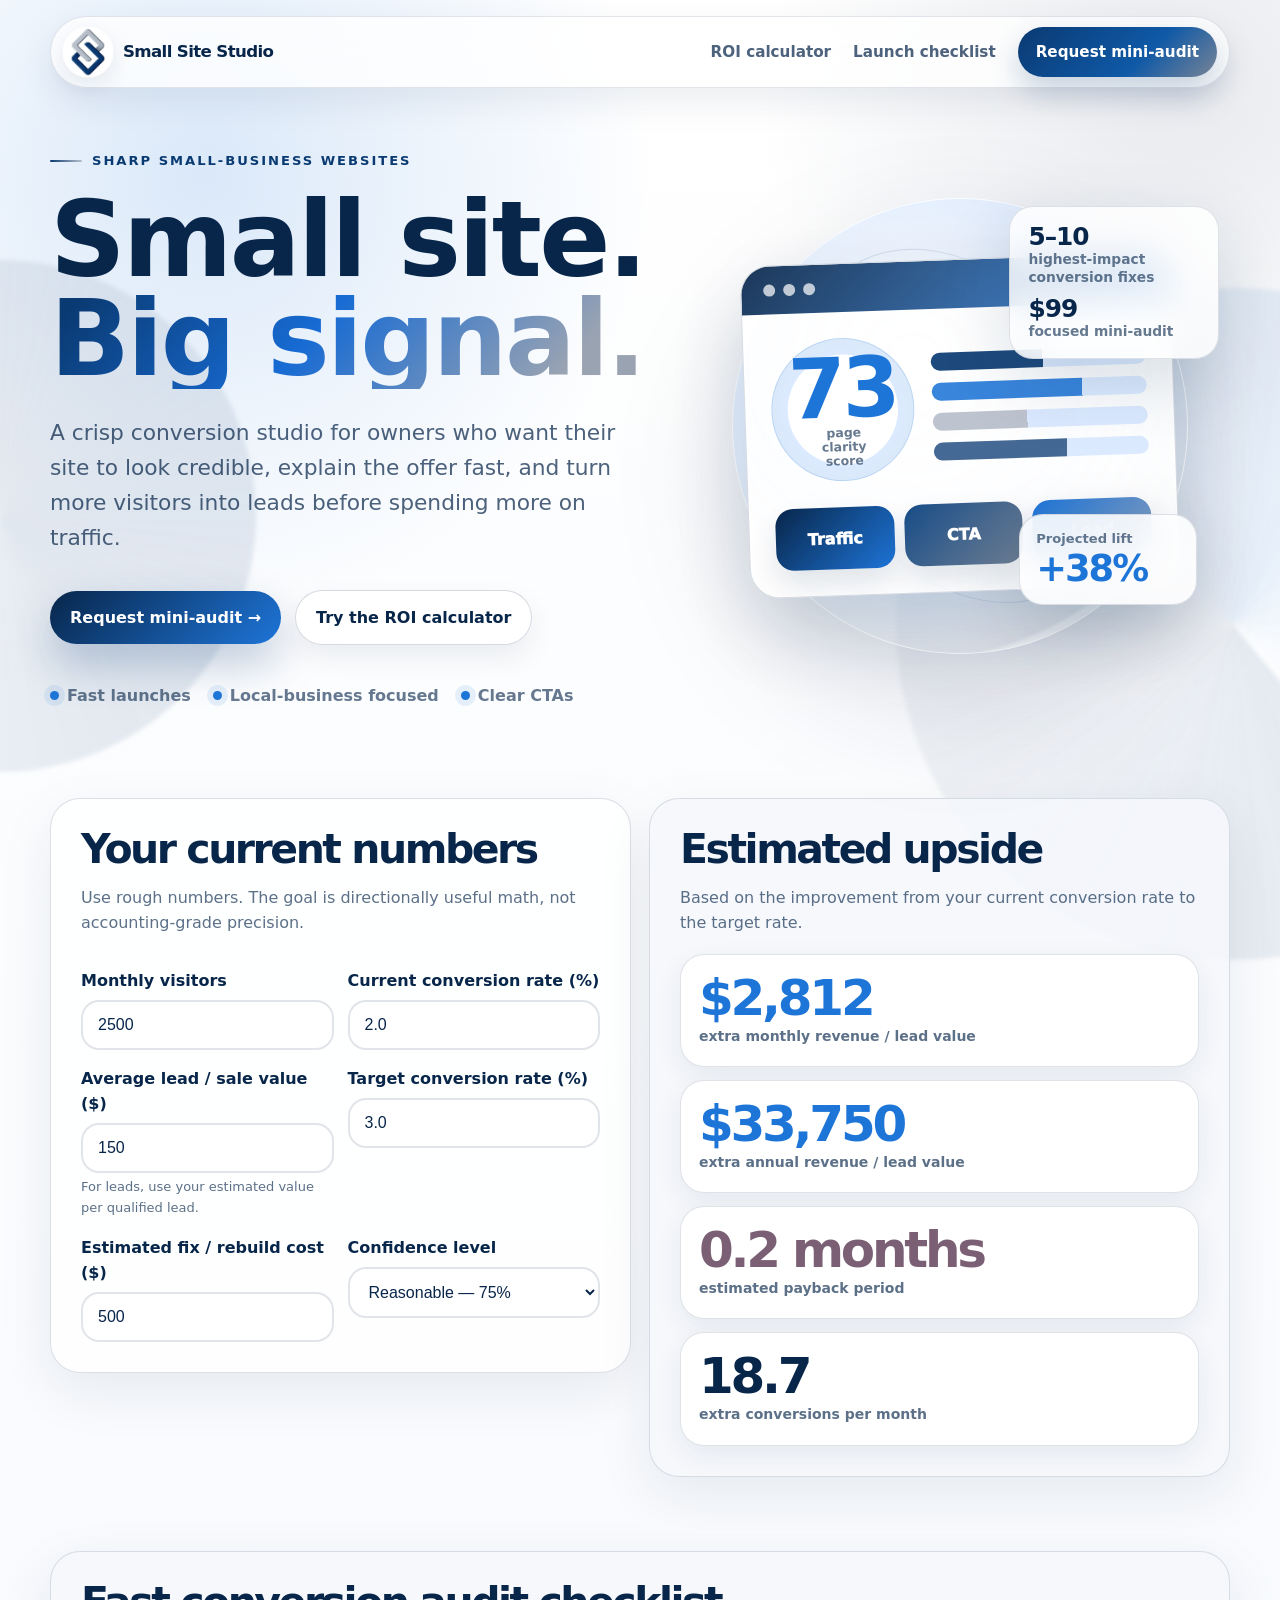
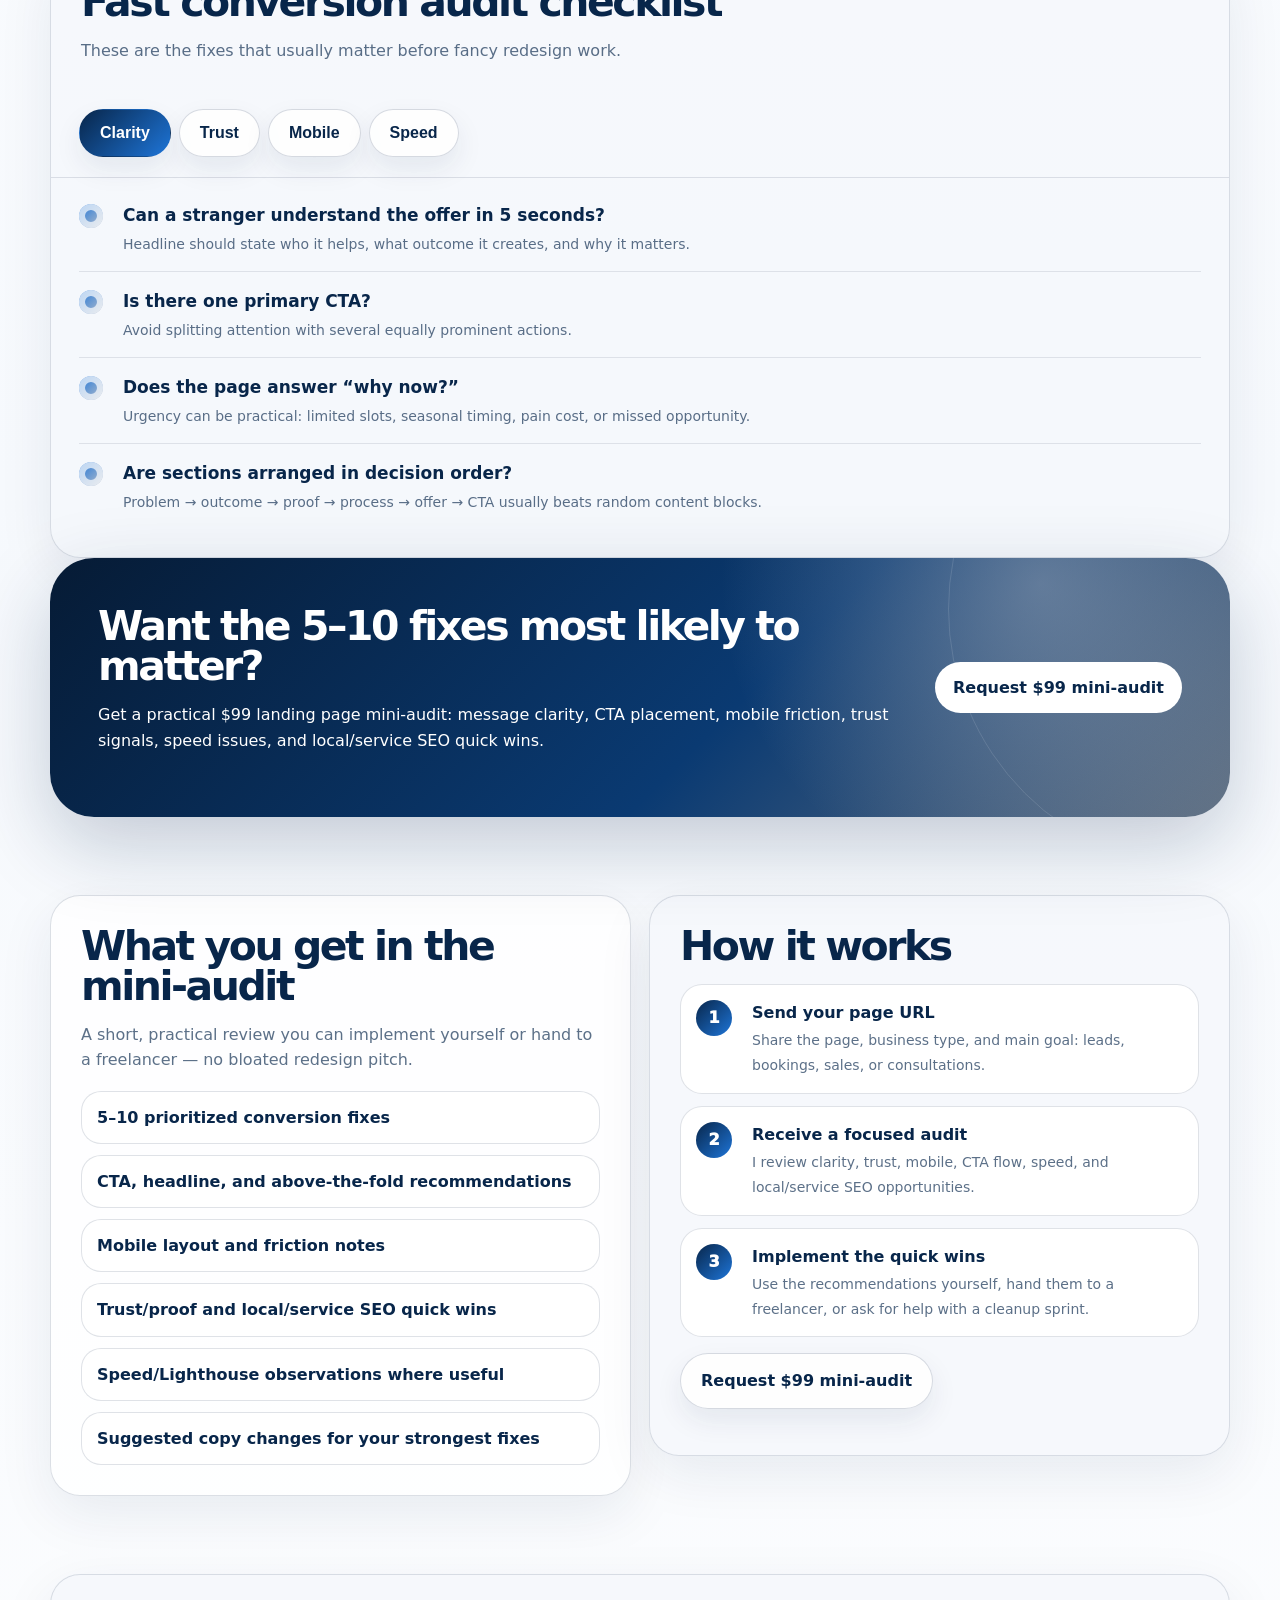
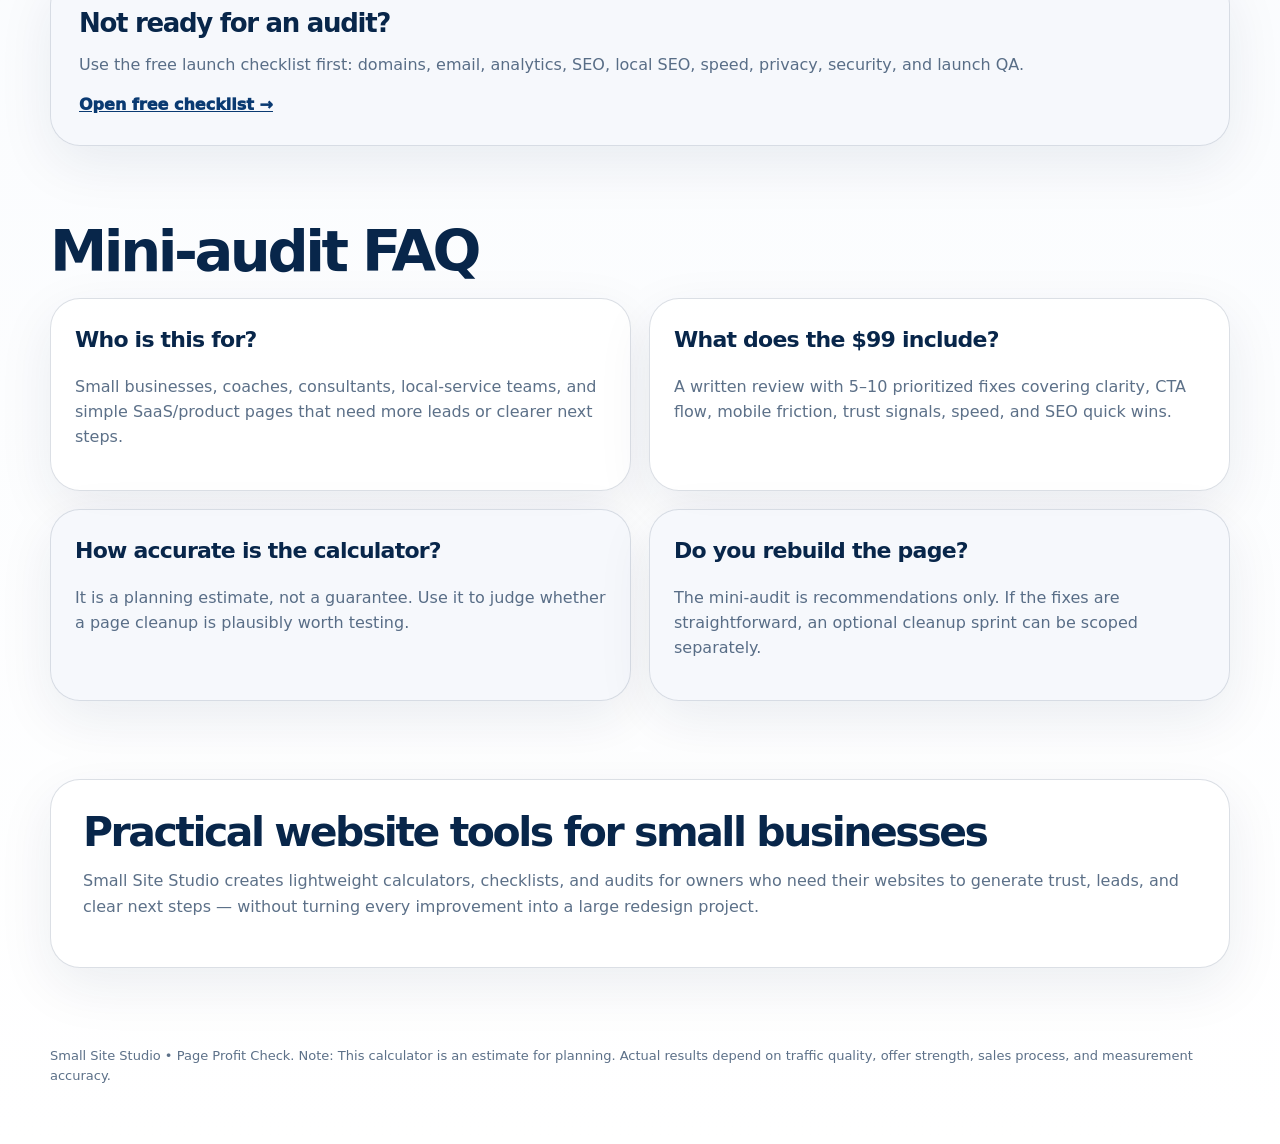
==== index.html @ 52d2d771 "Make hero headings consistent on mobile" ====
<!doctype html>
<html lang="en">
<head>
  <meta charset="utf-8" />
  <meta name="viewport" content="width=device-width, initial-scale=1" />
  <title>Page Profit Check | Landing Page ROI Calculator by Small Site Studio</title>
  <meta name="description" content="Estimate how much revenue a better landing page could unlock. A free Small Site Studio calculator with conversion audit checklist and mini-audit option." />
  <meta property="og:type" content="website" />
  <meta property="og:site_name" content="Small Site Studio" />
  <meta property="og:title" content="Page Profit Check | Landing Page ROI Calculator" />
  <meta property="og:description" content="Estimate how much revenue a better landing page could unlock before you spend more on traffic." />
  <meta property="og:url" content="https://smallsitestudio.com/" />
  <meta property="og:image" content="https://smallsitestudio.com/assets/social-preview.png" />
  <meta property="og:image:secure_url" content="https://smallsitestudio.com/assets/social-preview.png" />
  <meta property="og:image:type" content="image/png" />
  <meta property="og:image:width" content="1200" />
  <meta property="og:image:height" content="630" />
  <meta property="og:image:alt" content="Small Site Studio Page Profit Check landing page audit preview" />
  <meta name="twitter:card" content="summary_large_image" />
  <meta name="twitter:title" content="Page Profit Check | Landing Page ROI Calculator" />
  <meta name="twitter:description" content="Estimate how much revenue a better landing page could unlock before you spend more on traffic." />
  <meta name="twitter:image" content="https://smallsitestudio.com/assets/social-preview.png" />
  <link rel="icon" href="favicon.ico" sizes="any" />
  <link rel="icon" type="image/png" href="assets/favicon.png" />
  <link rel="apple-touch-icon" href="assets/favicon.png" />
  <link rel="canonical" href="https://smallsitestudio.com/" />


  <link rel="stylesheet" href="styles.css?v=20260501-contrast" />



  <script>
    (() => {
      const structuredData = {
        '@context': 'https://schema.org',
        '@type': 'FAQPage',
        mainEntity: [
          { '@type':'Question', name:'Who is the landing page mini-audit for?', acceptedAnswer:{ '@type':'Answer', text:'Small businesses, coaches, consultants, local-service teams, and simple SaaS or product pages that need more leads or clearer next steps.' } },
          { '@type':'Question', name:'What does the $99 mini-audit include?', acceptedAnswer:{ '@type':'Answer', text:'A written review with 5 to 10 prioritized fixes covering message clarity, CTA flow, mobile friction, trust signals, speed, and SEO quick wins.' } },
          { '@type':'Question', name:'How accurate is the ROI calculator?', acceptedAnswer:{ '@type':'Answer', text:'The calculator is a planning estimate, not a guarantee. It helps judge whether a page cleanup is plausibly worth testing.' } },
          { '@type':'Question', name:'Does the mini-audit include rebuilding the page?', acceptedAnswer:{ '@type':'Answer', text:'The mini-audit includes recommendations only. Optional implementation or cleanup work can be scoped separately.' } }
        ]
      };
      if (!/htmlpreview\.github\.io$/.test(location.hostname)) {
        const script = document.createElement('script');
        script.type = 'application/ld+json';
        script.textContent = JSON.stringify(structuredData);
        document.head.appendChild(script);
      }
    })();
  </script>
</head>
<body>
  <header class="wrap">
    <nav class="topnav" aria-label="site navigation">
      <a class="brand" href="./" aria-label="Small Site Studio home"><picture>
          <source type="image/webp" srcset="assets/small-site-studio-logo-240.webp 240w, assets/small-site-studio-logo-420.webp 420w, assets/small-site-studio-logo-640.webp 640w, assets/small-site-studio-logo-900.webp 900w" sizes="(max-width: 720px) 210px, 235px">
          <source type="image/png" srcset="assets/small-site-studio-logo-240.png 240w, assets/small-site-studio-logo-420.png 420w, assets/small-site-studio-logo-640.png 640w, assets/small-site-studio-logo-900.png 900w" sizes="(max-width: 720px) 210px, 235px">
          <img class="logo-img" src="assets/small-site-studio-logo-420.png" width="900" height="900" alt="Small Site Studio logo" decoding="async">
        </picture></a>
      <div class="navlinks">
        <a href="./#calculator">ROI calculator</a>
        <a href="./checklist">Launch checklist</a>
        <!--email_off--><a class="primary" href="mailto:info@smallsitestudio.com?subject=Landing%20page%20mini-audit%20request&body=Hi%20Small%20Site%20Studio%2C%0A%0AI%27d%20like%20a%20%2499%20landing%20page%20mini-audit.%0A%0APage%20URL%3A%20%0ABusiness%20type%3A%20%0AMain%20goal%3A%20%0AAnything%20specific%20you%20want%20checked%3A%20">Request mini-audit</a><!--/email_off-->
      </div>
    </nav>
    <div class="hero-grid">
      <div>
        <div class="eyebrow">Sharp small-business websites</div>
        <h1><span class="headline-line">Small site.</span><br><span class="headline-line gradient-word">Big signal.</span></h1>
        <p class="lede">A crisp conversion studio for owners who want their site to look credible, explain the offer fast, and turn more visitors into leads before spending more on traffic.</p>
        <div class="hero-actions">
          <!--email_off--><a class="button" href="mailto:info@smallsitestudio.com?subject=Landing%20page%20mini-audit%20request&body=Hi%20Small%20Site%20Studio%2C%0A%0AI%27d%20like%20a%20%2499%20landing%20page%20mini-audit.%0A%0APage%20URL%3A%20%0ABusiness%20type%3A%20%0AMain%20goal%3A%20%0AAnything%20specific%20you%20want%20checked%3A%20">Request mini-audit →</a><!--/email_off-->
          <a class="button" href="#calculator">Try the ROI calculator</a>
        </div>
        <div class="proof-row">
          <span>Fast launches</span>
          <span>Local-business focused</span>
          <span>Clear CTAs</span>
        </div>
      </div>
      <aside class="hero-card" aria-label="Landing page audit preview">
        <div class="audit-visual" aria-hidden="true">
          <div class="audit-window">
            <div class="audit-bar"><span></span><span></span><span></span></div>
            <div class="audit-body">
              <div class="audit-score">
                <strong>73</strong>
                <span>page clarity score</span>
              </div>
              <div class="audit-list">
                <span></span>
                <span></span>
                <span></span>
                <span></span>
              </div>
            </div>
            <div class="audit-flow">
              <span>Traffic</span>
              <span>CTA</span>
              <span>Lead</span>
            </div>
          </div>
          <div class="audit-lift">
            <span>Projected lift</span>
            <strong>+38%</strong>
          </div>
        </div>
        <div class="mini-stat">
          <div><strong>5–10</strong><span>highest-impact conversion fixes</span></div>
          <div><strong>$99</strong><span>focused mini-audit</span></div>
        </div>
      </aside>
    </div>
  </header>


  <main class="wrap">
    <section class="grid" id="calculator" aria-label="calculator and results">
      <div class="card">
        <div class="inner">
          <h2>Your current numbers</h2>
          <p>Use rough numbers. The goal is directionally useful math, not accounting-grade precision.</p>
          <div class="row">
            <div>
              <label for="visitors">Monthly visitors</label>
              <input id="visitors" inputmode="numeric" type="number" min="0" value="2500" />
            </div>
            <div>
              <label for="conversion">Current conversion rate (%)</label>
              <input id="conversion" inputmode="decimal" type="number" min="0" step="0.1" value="2.0" />
            </div>
          </div>
          <div class="row">
            <div>
              <label for="value">Average lead / sale value ($)</label>
              <input id="value" inputmode="decimal" type="number" min="0" step="1" value="150" />
              <div class="hint">For leads, use your estimated value per qualified lead.</div>
            </div>
            <div>
              <label for="target">Target conversion rate (%)</label>
              <input id="target" inputmode="decimal" type="number" min="0" step="0.1" value="3.0" />
            </div>
          </div>
          <div class="row">
            <div>
              <label for="fixCost">Estimated fix / rebuild cost ($)</label>
              <input id="fixCost" inputmode="decimal" type="number" min="0" step="1" value="500" />
            </div>
            <div>
              <label for="confidence">Confidence level</label>
              <select id="confidence">
                <option value="0.5">Conservative — 50%</option>
                <option value="0.75" selected>Reasonable — 75%</option>
                <option value="1">Optimistic — 100%</option>
              </select>
            </div>
          </div>
        </div>
      </div>

      <div class="card">
        <div class="inner">
          <h2>Estimated upside</h2>
          <p>Based on the improvement from your current conversion rate to the target rate.</p>
          <div class="results">
            <div class="metric positive"><strong id="monthlyUpside">$1,875</strong><span>extra monthly revenue / lead value</span></div>
            <div class="metric positive"><strong id="annualUpside">$22,500</strong><span>extra annual revenue / lead value</span></div>
            <div class="metric warn"><strong id="payback">0.3 months</strong><span>estimated payback period</span></div>
            <div class="metric"><strong id="extraConversions">25</strong><span>extra conversions per month</span></div>
          </div>
        </div>
      </div>
    </section>

    <section class="card" aria-label="conversion audit checklist">
      <div class="inner">
        <h2>Fast conversion audit checklist</h2>
        <p>These are the fixes that usually matter before fancy redesign work.</p>
      </div>
      <div class="tabs">
        <button class="active" data-tab="clarity">Clarity</button>
        <button data-tab="trust">Trust</button>
        <button data-tab="mobile">Mobile</button>
        <button data-tab="speed">Speed</button>
      </div>
      <div class="audit" id="audit"></div>
    </section>

    <section class="cta">
      <div>
        <h2>Want the 5–10 fixes most likely to matter?</h2>
        <p>Get a practical $99 landing page mini-audit: message clarity, CTA placement, mobile friction, trust signals, speed issues, and local/service SEO quick wins.</p>
      </div>
      <!--email_off--><a class="button" href="mailto:info@smallsitestudio.com?subject=Landing%20page%20mini-audit%20request&body=Hi%20Small%20Site%20Studio%2C%0A%0AI%27d%20like%20a%20landing%20page%20mini-audit.%0A%0APage%20URL%3A%20%0ABusiness%20type%3A%20%0AMain%20goal%20%28leads%2C%20sales%2C%20bookings%2C%20etc.%29%3A%20%0ACurrent%20monthly%20traffic%20%28rough%20estimate%29%3A%20%0ACurrent%20conversion%20rate%20%28if%20known%29%3A%20%0AAnything%20specific%20you%20want%20checked%3A%20%0A%0AThanks!">Request $99 mini-audit</a><!--/email_off-->
    </section>

    <section class="offer-detail" aria-label="mini audit details">
      <div class="offer-panel">
        <h2>What you get in the mini-audit</h2>
        <p>A short, practical review you can implement yourself or hand to a freelancer — no bloated redesign pitch.</p>
        <ul class="deliverables">
          <li>5–10 prioritized conversion fixes</li>
          <li>CTA, headline, and above-the-fold recommendations</li>
          <li>Mobile layout and friction notes</li>
          <li>Trust/proof and local/service SEO quick wins</li>
          <li>Speed/Lighthouse observations where useful</li>
          <li>Suggested copy changes for your strongest fixes</li>
        </ul>
      </div>
      <div class="offer-panel">
        <h2>How it works</h2>
        <div class="steps">
          <div class="step"><div><strong>Send your page URL</strong><span>Share the page, business type, and main goal: leads, bookings, sales, or consultations.</span></div></div>
          <div class="step"><div><strong>Receive a focused audit</strong><span>I review clarity, trust, mobile, CTA flow, speed, and local/service SEO opportunities.</span></div></div>
          <div class="step"><div><strong>Implement the quick wins</strong><span>Use the recommendations yourself, hand them to a freelancer, or ask for help with a cleanup sprint.</span></div></div>
        </div>
        <p><!--email_off--><a class="button" href="mailto:info@smallsitestudio.com?subject=Landing%20page%20mini-audit%20request&body=Hi%20Small%20Site%20Studio%2C%0A%0AI%27d%20like%20a%20%2499%20landing%20page%20mini-audit.%0A%0APage%20URL%3A%20%0ABusiness%20type%3A%20%0AMain%20goal%3A%20%0AAnything%20specific%20you%20want%20checked%3A%20">Request $99 mini-audit</a><!--/email_off--></p>
      </div>
    </section>

    <section class="resource-grid one" aria-label="Small Site Studio resources">
      <article class="resource-card">
        <h3>Not ready for an audit?</h3>
        <p>Use the free launch checklist first: domains, email, analytics, SEO, local SEO, speed, privacy, security, and launch QA.</p>
        <a href="./checklist">Open free checklist →</a>
      </article>
    </section>

    <section class="faq" aria-label="mini audit FAQ">
      <h2>Mini-audit FAQ</h2>
      <div class="faq-grid">
        <article><h3>Who is this for?</h3><p>Small businesses, coaches, consultants, local-service teams, and simple SaaS/product pages that need more leads or clearer next steps.</p></article>
        <article><h3>What does the $99 include?</h3><p>A written review with 5–10 prioritized fixes covering clarity, CTA flow, mobile friction, trust signals, speed, and SEO quick wins.</p></article>
        <article><h3>How accurate is the calculator?</h3><p>It is a planning estimate, not a guarantee. Use it to judge whether a page cleanup is plausibly worth testing.</p></article>
        <article><h3>Do you rebuild the page?</h3><p>The mini-audit is recommendations only. If the fixes are straightforward, an optional cleanup sprint can be scoped separately.</p></article>
      </div>
    </section>

    <section class="about" aria-label="about Small Site Studio">
      <h2>Practical website tools for small businesses</h2>
      <p>Small Site Studio creates lightweight calculators, checklists, and audits for owners who need their websites to generate trust, leads, and clear next steps — without turning every improvement into a large redesign project.</p>
    </section>
  </main>

  <footer class="wrap">
    <p>Small Site Studio • Page Profit Check. Note: This calculator is an estimate for planning. Actual results depend on traffic quality, offer strength, sales process, and measurement accuracy.</p>
  </footer>

  <script>
    const $ = id => document.getElementById(id);
    const money = n => new Intl.NumberFormat('en-US', { style: 'currency', currency: 'USD', maximumFractionDigits: 0 }).format(Number.isFinite(n) ? n : 0);
    const num = n => new Intl.NumberFormat('en-US', { maximumFractionDigits: 1 }).format(Number.isFinite(n) ? n : 0);

    const auditItems = {
      clarity: [
        ['Can a stranger understand the offer in 5 seconds?', 'Headline should state who it helps, what outcome it creates, and why it matters.'],
        ['Is there one primary CTA?', 'Avoid splitting attention with several equally prominent actions.'],
        ['Does the page answer “why now?”', 'Urgency can be practical: limited slots, seasonal timing, pain cost, or missed opportunity.'],
        ['Are sections arranged in decision order?', 'Problem → outcome → proof → process → offer → CTA usually beats random content blocks.']
      ],
      trust: [
        ['Are proof points near the CTA?', 'Reviews, logos, before/after screenshots, guarantees, or concrete stats should support the action.'],
        ['Is the offer specific enough?', 'Vague promises convert poorly. Specific deliverables and timelines lower perceived risk.'],
        ['Does the page handle objections?', 'Address price, time, quality, guarantees, process, and what happens after contact.'],
        ['Is the form asking only what it needs?', 'Every extra field can reduce completion rate, especially on mobile.']
      ],
      mobile: [
        ['Is the first screen useful on a phone?', 'Users should see the core promise and CTA without hunting.'],
        ['Are buttons thumb-friendly?', 'Use large tap targets and enough spacing between links/buttons.'],
        ['Do sections avoid wall-of-text blocks?', 'Short paragraphs, bullets, and clear headings matter more on mobile.'],
        ['Is sticky CTA worth testing?', 'For lead-gen pages, a simple sticky bottom CTA can improve mobile action rate.']
      ],
      speed: [
        ['Does the page load fast on mobile data?', 'Compress images, remove unused scripts, and avoid heavy page builders where possible.'],
        ['Are hero images optimized?', 'Large uncompressed hero images are one of the easiest wins.'],
        ['Are third-party scripts controlled?', 'Chat widgets, trackers, and embeds can quietly slow pages down.'],
        ['Is layout stable while loading?', 'Avoid elements jumping around; it hurts user trust and usability.']
      ]
    };

    function calc() {
      const visitors = +$('visitors').value || 0;
      const current = (+$('conversion').value || 0) / 100;
      const target = (+$('target').value || 0) / 100;
      const value = +$('value').value || 0;
      const fixCost = +$('fixCost').value || 0;
      const confidence = +$('confidence').value || 0;
      const extra = Math.max(0, visitors * (target - current));
      const monthly = extra * value * confidence;
      const annual = monthly * 12;
      const payback = monthly > 0 ? fixCost / monthly : 0;
      $('monthlyUpside').textContent = money(monthly);
      $('annualUpside').textContent = money(annual);
      $('payback').textContent = monthly > 0 ? `${num(payback)} months` : 'n/a';
      $('extraConversions').textContent = num(extra * confidence);
    }

    function renderAudit(tab='clarity') {
      $('audit').innerHTML = auditItems[tab].map(([h,p]) => `<div class="check"><div class="box"></div><div><h3>${h}</h3><p>${p}</p></div></div>`).join('');
      document.querySelectorAll('.tabs button').forEach(b => b.classList.toggle('active', b.dataset.tab === tab));
    }


    document.querySelectorAll('input, select').forEach(el => el.addEventListener('input', calc));
    document.querySelectorAll('.tabs button').forEach(b => b.addEventListener('click', () => renderAudit(b.dataset.tab)));
    calc(); renderAudit();
  </script>
</body>
</html>
---- styles.css ----
:root {
      --ink: #08264a;
      --navy: #0a3a72;
      --blue: #1e75d8;
      --sky: #d8e8ff;
      --silver: #b8bfcb;
      --line: #e4e9f1;
      --paper: #ffffff;
      --mist: #f5f8fc;
      --mint: #85f4d2;
      --muted: rgba(8,38,74,.66);
      --shadow: 0 24px 70px rgba(8, 38, 74, .15);
      --soft-shadow: 0 18px 55px rgba(8,38,74,.08);
      --radius: 30px;
      font-family: Inter, ui-sans-serif, system-ui, -apple-system, BlinkMacSystemFont, "Segoe UI", sans-serif;
    }
    * { box-sizing: border-box; }
    html { scroll-behavior: smooth; overflow-x: hidden; }
    body {
      margin: 0;
      width: 100%;
      color: var(--ink);
      line-height: 1.58;
      background:
        radial-gradient(circle at 16% 4%, rgba(30,117,216,.16), transparent 28rem),
        radial-gradient(circle at 92% 2%, rgba(184,191,203,.32), transparent 26rem),
        linear-gradient(180deg, #ffffff 0%, #f6f9fd 48%, #ffffff 100%);
      min-height: 100vh;
      overflow-x: clip;
    }
    body::before,
    body::after {
      content: "";
      position: fixed;
      pointer-events: none;
      z-index: -1;
      border-radius: 999px;
      filter: blur(2px);
    }
    body::before {
      width: 42rem;
      height: 42rem;
      right: -18rem;
      top: 18rem;
      background: conic-gradient(from 140deg, rgba(10,58,114,.12), rgba(184,191,203,.2), rgba(30,117,216,.12), rgba(255,255,255,0));
      opacity: .8;
    }
    body::after {
      width: 32rem;
      height: 32rem;
      left: -16rem;
      bottom: 8rem;
      background: conic-gradient(from 320deg, rgba(184,191,203,.26), rgba(10,58,114,.10), rgba(255,255,255,0));
    }
    a { color: var(--navy); }
    .wrap { width: min(1180px, calc(100% - 40px)); margin: 0 auto; }
    .topnav, nav {
      position: sticky;
      top: 16px;
      z-index: 20;
      display: flex;
      align-items: center;
      justify-content: space-between;
      gap: 24px;
      margin: 16px 0 0;
      background: rgba(255,255,255,.78);
      border: 1px solid rgba(184,191,203,.42);
      border-radius: 999px;
      box-shadow: 0 14px 34px rgba(8,38,74,.08);
      padding: 10px 12px 10px 14px;
      backdrop-filter: blur(20px);
    }
    .brand, .nav-brand { display:inline-flex; align-items:center; gap:12px; color:var(--ink); text-decoration:none; font-weight:900; letter-spacing:-.04em; }
    .brand::after, .nav-brand::after { content:"Small Site Studio"; font-size:1.04rem; color:var(--ink); }
    .logo-img { width:46px; height:46px; border-radius:50%; object-fit:cover; display:block; transform:scale(1.12); box-shadow: inset 0 0 0 1px rgba(184,191,203,.42), 0 8px 20px rgba(8,38,74,.09); background:#fff; }
    .navlinks, .nav-links { display:flex; align-items:center; gap:22px; color:rgba(8,38,74,.70); font-size:.95rem; font-weight:800; flex-wrap:wrap; justify-content:flex-end; }
    .navlinks a, .nav-links a { color:rgba(8,38,74,.72); text-decoration:none; }
    .navlinks a.primary, .nav-links .button.primary, .button.primary, .cta .button, .final-cta .button.primary {
      display:inline-flex;
      align-items:center;
      justify-content:center;
      min-height:48px;
      padding:13px 18px;
      border-radius:999px;
      color:white;
      background:linear-gradient(135deg, var(--navy), #0f59a7 62%, #788495);
      box-shadow:0 14px 30px rgba(10,58,114,.22);
      border:0;
      text-decoration:none;
      font-weight:900;
    }
    .button, button {
      display:inline-flex;
      align-items:center;
      justify-content:center;
      min-height:48px;
      border-radius:999px;
      padding:14px 20px;
      font-weight:900;
      font-size:1rem;
      border:1px solid rgba(184,191,203,.58);
      background:rgba(255,255,255,.86);
      color:var(--ink);
      text-decoration:none;
      box-shadow:0 12px 28px rgba(8,38,74,.08);
      cursor:pointer;
    }
    header.wrap { position:relative; padding:0 0 62px; min-height:auto; overflow:visible; }
    header.wrap::before, header.wrap::after { content:none; }
    .hero-grid { display:grid; grid-template-columns:1.02fr .98fr; gap:56px; align-items:center; width:100%; padding-top:28px; }
    .badge, .eyebrow {
      display:inline-flex;
      align-items:center;
      gap:10px;
      margin-bottom:20px;
      color:var(--navy);
      font-size:.82rem;
      font-weight:900;
      letter-spacing:.15em;
      text-transform:uppercase;
    }
    .badge::before, .eyebrow::before { content:""; width:32px; height:2px; background:linear-gradient(90deg, var(--navy), var(--silver)); border-radius:999px; }
    h1 { margin:0; max-width:11ch; font-size:clamp(4rem, 8.2vw, 7.8rem); line-height:.94; letter-spacing:-.025em; font-weight:800; color:var(--ink); text-wrap:balance; }
    h1 .headline-line { display:inline-block; white-space:nowrap; }
    h1 .gradient-word, .gradient-word { color:transparent; background:linear-gradient(130deg, var(--navy) 5%, #176bd3 44%, #9aa3b2 86%); -webkit-background-clip:text; background-clip:text; }
    .lede { max-width:640px; margin:26px 0 0; color:rgba(8,38,74,.72); font-size:clamp(1.14rem, 1.8vw, 1.36rem); line-height:1.62; }
    .hero-actions { display:flex; flex-wrap:wrap; gap:14px; margin-top:34px; align-items:center; }
    .hero-actions .button:first-child { color:#fff; background:linear-gradient(135deg, var(--ink), var(--blue)); box-shadow:0 20px 44px rgba(10,58,114,.26); border:0; }
    .proof-row { display:flex; flex-wrap:wrap; gap:22px; margin-top:38px; color:rgba(8,38,74,.62); font-weight:800; }
    .proof-row span { display:inline-flex; align-items:center; gap:8px; }
    .proof-row span::before { content:""; width:9px; height:9px; border-radius:50%; background:var(--blue); box-shadow:0 0 0 6px rgba(30,117,216,.1); }
    .hero-card {
      position:relative;
      min-height:620px;
      display:grid;
      place-items:center;
      margin:0;
      padding:0;
      border:0;
      background:transparent;
      box-shadow:none;
      transform:none;
    }
    .hero-card::before {
      content:"";
      position:absolute;
      width:88%;
      aspect-ratio:1;
      border-radius:50%;
      background:radial-gradient(circle at 40% 36%, rgba(255,255,255,.96), rgba(216,232,255,.65) 45%, rgba(184,191,203,.30) 74%, transparent 75%);
      box-shadow:inset 0 0 0 1px rgba(255,255,255,.85), 0 50px 130px rgba(8,38,74,.13);
    }
    .hero-card::after {
      content:"";
      position:absolute;
      width:74%;
      aspect-ratio:1;
      border-radius:50%;
      border:1px solid rgba(10,58,114,.12);
      transform:rotate(-35deg) scaleX(.72);
    }
    .audit-visual {
      position:relative;
      z-index:2;
      width:min(430px,84vw);
      min-height:430px;
      display:grid;
      place-items:center;
    }
    .audit-window {
      width:100%;
      border-radius:30px;
      overflow:hidden;
      background:rgba(255,255,255,.92);
      border:1px solid rgba(184,191,203,.58);
      box-shadow:0 34px 84px rgba(8,38,74,.18), inset 0 0 0 1px rgba(255,255,255,.82);
      transform:rotate(-2deg);
    }
    .audit-bar {
      display:flex;
      gap:8px;
      padding:18px 22px;
      background:linear-gradient(135deg, rgba(8,38,74,.92), rgba(30,117,216,.78));
    }
    .audit-bar span { width:12px; height:12px; border-radius:50%; background:rgba(255,255,255,.72); }
    .audit-body {
      display:grid;
      grid-template-columns:.8fr 1.2fr;
      gap:18px;
      padding:26px;
      align-items:center;
    }
    .audit-score {
      aspect-ratio:1;
      border-radius:50%;
      display:grid;
      place-items:center;
      align-content:center;
      background:radial-gradient(circle, rgba(255,255,255,.96) 54%, rgba(216,232,255,.9) 55%, rgba(30,117,216,.16) 72%, transparent 73%);
      box-shadow:inset 0 0 0 1px rgba(30,117,216,.16);
    }
    .audit-score strong { font-size:clamp(3.6rem,7vw,5.2rem); line-height:.9; letter-spacing:-.05em; color:var(--blue); }
    .audit-score span { max-width:8ch; color:rgba(8,38,74,.62); font-weight:900; font-size:.78rem; line-height:1.1; text-align:center; }
    .audit-list {
      display:grid;
      gap:12px;
    }
    .audit-list span {
      height:18px;
      border-radius:999px;
      background:linear-gradient(90deg, rgba(10,58,114,.92) 0 52%, rgba(216,232,255,.92) 52% 100%);
    }
    .audit-list span:nth-child(2) { background:linear-gradient(90deg, rgba(30,117,216,.88) 0 70%, rgba(216,232,255,.92) 70% 100%); }
    .audit-list span:nth-child(3) { background:linear-gradient(90deg, rgba(184,191,203,.92) 0 44%, rgba(216,232,255,.92) 44% 100%); }
    .audit-list span:nth-child(4) { background:linear-gradient(90deg, rgba(10,58,114,.76) 0 62%, rgba(216,232,255,.92) 62% 100%); }
    .audit-flow {
      display:grid;
      grid-template-columns:repeat(3,1fr);
      gap:10px;
      padding:0 26px 26px;
    }
    .audit-flow span {
      min-height:62px;
      display:grid;
      place-items:center;
      border-radius:18px;
      color:#fff;
      font-weight:950;
      background:linear-gradient(135deg, var(--ink), var(--blue));
      box-shadow:0 14px 28px rgba(8,38,74,.12);
    }
    .audit-flow span:nth-child(2) { background:linear-gradient(135deg, #174c87, #6f7f94); }
    .audit-flow span:nth-child(3) { background:linear-gradient(135deg, #1e75d8, #8aa1bf); }
    .audit-lift {
      position:absolute;
      right:-22px;
      bottom:36px;
      z-index:3;
      width:178px;
      padding:16px;
      border-radius:24px;
      background:rgba(255,255,255,.88);
      border:1px solid rgba(184,191,203,.48);
      box-shadow:var(--shadow);
      backdrop-filter:blur(18px);
    }
    .audit-lift span { display:block; color:rgba(8,38,74,.62); font-size:.82rem; font-weight:900; line-height:1.2; }
    .audit-lift strong { display:block; margin-top:4px; color:var(--blue); font-size:2.3rem; line-height:1; letter-spacing:-.055em; }
    .mini-stat {
      position:absolute;
      z-index:3;
      right:0;
      top:90px;
      width:210px;
      padding:18px;
      border-radius:24px;
      background:rgba(255,255,255,.82);
      border:1px solid rgba(184,191,203,.45);
      box-shadow:var(--shadow);
      backdrop-filter:blur(18px);
      display:grid;
      gap:10px;
      color:var(--ink);
    }
    .mini-stat div { padding:0; }
    .mini-stat strong { display:block; font-size:1.55rem; line-height:1; color:var(--ink); letter-spacing:-.04em; }
    .mini-stat span { display:block; color:rgba(8,38,74,.62); font-size:.86rem; font-weight:750; line-height:1.35; }
    main.wrap { padding-top:0; }
    section { scroll-margin-top:170px; }
    .grid { display:grid; grid-template-columns:1fr 1fr; gap:18px; align-items:start; padding:0 0 74px; }
    .card, .toc, .section, .toolbox, .resource-card, .offer-panel, .about, .faq article, .cta, .final-cta, .disclosure {
      background:rgba(255,255,255,.78);
      border:1px solid rgba(184,191,203,.5);
      border-radius:var(--radius);
      box-shadow:var(--soft-shadow);
    }
    .card { overflow:hidden; }
    .card:nth-child(2), .resource-card, .toc, .offer-panel:nth-child(2), .faq article:nth-child(4n+3), .faq article:nth-child(4n+4) { background:rgba(245,248,252,.88); }
    .card h2, .offer-panel h2, .about h2, .faq h2, .section h2, .toolbox h2, .cta h2, .final-cta h2, .toc h2 { margin:0 0 10px; color:var(--ink); letter-spacing:-.06em; line-height:.98; }
    .card h2, .offer-panel h2, .about h2, .section h2, .toolbox h2, .cta h2, .final-cta h2 { font-size:clamp(1.85rem,3.2vw,3.3rem); }
    .faq h2 { font-size:clamp(2.1rem,4.5vw,4rem); }
    .card p, .offer-panel p, .about p, .faq p, .section p, .toolbox p, .cta p, .final-cta p, .disclosure { color:var(--muted); }
    .inner { padding:30px; }
    label { display:block; font-weight:900; margin:16px 0 7px; color:var(--ink); }
    .hint { color:var(--muted); font-size:13px; margin-top:4px; }
    input, select {
      width:100%;
      padding:14px 15px;
      border-radius:18px;
      border:2px solid rgba(8,38,74,.12);
      background:#fff;
      color:var(--ink);
      font-size:16px;
      outline:none;
    }
    input:focus, select:focus { border-color:var(--blue); box-shadow:0 0 0 4px rgba(30,117,216,.16); }
    .row { display:grid; grid-template-columns:1fr 1fr; gap:14px; }
    .results { display:grid; gap:13px; margin-top:18px; }
    .metric { padding:18px; background:#fff; border:1px solid rgba(184,191,203,.45); border-radius:24px; box-shadow:0 10px 28px rgba(8,38,74,.07); }
    .metric strong { display:block; font-size:clamp(30px,4.2vw,50px); line-height:1; letter-spacing:-.065em; color:var(--ink); }
    .metric span { color:var(--muted); font-size:14px; font-weight:850; }
    .positive strong { color:var(--blue); }
    .warn strong { color:#7b6075; }
    .tabs { display:flex; gap:8px; flex-wrap:wrap; padding:0 28px 20px; border-bottom:1px solid rgba(184,191,203,.48); }
    button.active { color:#fff; background:linear-gradient(135deg, var(--ink), var(--blue)); border-color:transparent; }
    .audit { padding:8px 28px 28px; }
    .check { display:grid; grid-template-columns:32px 1fr; gap:12px; padding:16px 0; border-bottom:1px solid rgba(184,191,203,.40); }
    .check:last-child { border-bottom:0; }
    .box { width:24px; height:24px; border-radius:50%; border:0; margin-top:2px; background:linear-gradient(135deg, var(--blue), var(--silver)); box-shadow:inset 0 0 0 6px rgba(255,255,255,.70); }
    .check h3 { margin:0 0 4px; font-size:17px; color:var(--ink); }
    .check p { margin:0; color:var(--muted); font-size:14px; }
    .cta, .final-cta {
      margin:0 0 78px;
      padding:clamp(30px,5vw,48px);
      display:grid;
      grid-template-columns:1fr auto;
      gap:28px;
      align-items:center;
      color:#fff;
      background:radial-gradient(circle at 84% 10%, rgba(184,191,203,.42), transparent 20rem), linear-gradient(135deg, #061b35, #0a3a72 58%, #607083);
      border:0;
      border-radius:44px;
      box-shadow:0 28px 80px rgba(8,38,74,.22);
      overflow:hidden;
      position:relative;
    }
    .cta::before, .final-cta::before { content:""; position:absolute; width:520px; height:520px; border:1px solid rgba(255,255,255,.12); border-radius:50%; right:-240px; top:-210px; }
    .cta > *, .final-cta > * { position:relative; }
    .cta h2, .cta p, .final-cta h2, .final-cta p { color:#fff; }
    .cta .button, .final-cta .button { background:#fff; color:var(--ink); border-color:#fff; white-space:nowrap; box-shadow:none; }
    .offer-detail { margin:0 0 78px; display:grid; grid-template-columns:1fr 1fr; gap:18px; align-items:start; }
    .offer-panel { padding:30px; }
    .deliverables { list-style:none; padding:0; margin:18px 0 0; display:grid; gap:11px; }
    .deliverables li { padding:13px 15px; border:1px solid rgba(184,191,203,.45); border-radius:20px; background:#fff; font-weight:800; }
    .steps { counter-reset:step; display:grid; gap:12px; margin-top:18px; }
    .step { display:grid; grid-template-columns:44px 1fr; gap:12px; align-items:start; padding:15px; border:1px solid rgba(184,191,203,.45); border-radius:22px; background:#fff; }
    .step::before { counter-increment:step; content:counter(step); width:36px; height:36px; border-radius:50%; background:linear-gradient(135deg,var(--ink),var(--blue)); color:#fff; display:grid; place-items:center; font-weight:950; }
    .step strong { display:block; margin-bottom:2px; color:var(--ink); }
    .step span { color:var(--muted); font-size:14px; }
    .resource-grid { display:grid; gap:18px; margin:0 0 78px; }
    .resource-card { padding:28px; }
    .resource-card h3 { margin:0 0 8px; font-size:26px; color:var(--ink); letter-spacing:-.05em; }
    .resource-card p { margin:0 0 14px; color:var(--muted); }
    .resource-card a { font-weight:950; }
    .about { margin:0 0 78px; padding:32px; background:#fff; }
    .faq { margin:0 0 78px; }
    .faq h2 { margin:0 0 18px; }
    .faq-grid { display:grid; grid-template-columns:1fr 1fr; gap:18px; }
    .faq article { padding:24px; }
    .faq h3 { margin:0 0 8px; color:var(--ink); font-size:22px; letter-spacing:-.035em; }
    footer.wrap { color:var(--muted); font-size:13px; padding:0 0 44px; }
    .toc { padding:26px; margin-bottom:28px; }
    .toc-links { display:grid; grid-template-columns:repeat(auto-fit,minmax(220px,1fr)); gap:11px 18px; margin-top:16px; }
    .toc-links a { color:var(--ink); text-decoration:none; border-bottom:2px dashed rgba(8,38,74,.22); padding-bottom:4px; font-weight:900; }
    .content-grid { display:grid; grid-template-columns:minmax(0,1.6fr) minmax(290px,.9fr); gap:24px; align-items:start; }
    .sections { display:grid; gap:20px; }
    .section { padding:28px; background:#fff; }
    .section:nth-child(even) { background:#f8fbff; }
    .section h2 { font-size:32px; }
    .section ul { margin:0; padding-left:20px; }
    .section li { margin:0 0 12px; }
    .section li strong { color:var(--ink); }
    .toolbox { padding:26px; position:sticky; top:96px; background:linear-gradient(145deg, #071f3e, #0a3a72 58%, #97a0ae); color:#fff; border:0; }
    .toolbox h2, .toolbox p { color:#fff; }
    .tool-card { padding:16px; border:1px solid rgba(255,255,255,.18); border-radius:22px; background:rgba(255,255,255,.10); margin-top:13px; }
    .tool-card h3 { margin:0 0 6px; font-size:17px; color:#fff; }
    .tool-card p { margin:0 0 8px; color:rgba(255,255,255,.72); font-size:14px; }
    .tool-card a { color:#fff; font-weight:850; }
    .disclosure { margin-top:22px; padding:17px 19px; background:rgba(255,255,255,.94); color:var(--ink); }
    .disclosure strong { color:var(--ink) !important; }
    .checklist-header { display:block; padding:84px 0 48px !important; min-height:auto !important; }
    .checklist-header .topnav, .checklist-header nav { margin-bottom:72px; }
    .checklist-header h1 { max-width:920px; }
    .checklist-header .lede { max-width:760px; }
    @media (max-width:920px) {
      .topnav, nav { position:relative; top:auto; display:block; border-radius:28px; }
      .navlinks, .nav-links { justify-content:flex-start; margin-top:16px; gap:10px; }
      header.wrap, .checklist-header { padding-top:36px !important; }
      .hero-grid, .grid, .row, .resource-grid, .offer-detail, .faq-grid, .content-grid, .cta, .final-cta { grid-template-columns:1fr; }
      .hero-grid { padding-top:20px; }
      .hero-card { min-height:500px; }
      .audit-visual { width:min(360px,86vw); min-height:360px; }
      .audit-body { grid-template-columns:1fr; }
      .audit-lift { right:2px; bottom:8px; }
      .mini-stat { right:2px; top:24px; width:180px; }
      .toolbox { position:static; }
      .cta .button, .final-cta .button { width:max-content; max-width:100%; }
    }
    @media (max-width:760px) {
      .wrap { width:min(100% - 28px,1180px); }
      .navlinks a, .nav-links a, .button { width:100%; }
      .brand::after, .nav-brand::after { font-size:1rem; }
      h1 { max-width:100%; font-size:clamp(3rem,13.3vw,5.4rem); line-height:.98; }
      .checklist-header h1 { font-size:clamp(2.15rem,10.5vw,5.4rem); }
      .hero-card { min-height:430px; }
      .audit-flow { grid-template-columns:1fr; }
      .audit-lift { display:none; }
      .mini-stat { display:none; }
      .proof-row { gap:14px; }
    }

.toc-title { margin:0; font-size:24px; }
.disclosure .disclosure-label { color:var(--ink) !important; }
.toolbox-intro { margin:0; color:var(--muted); }
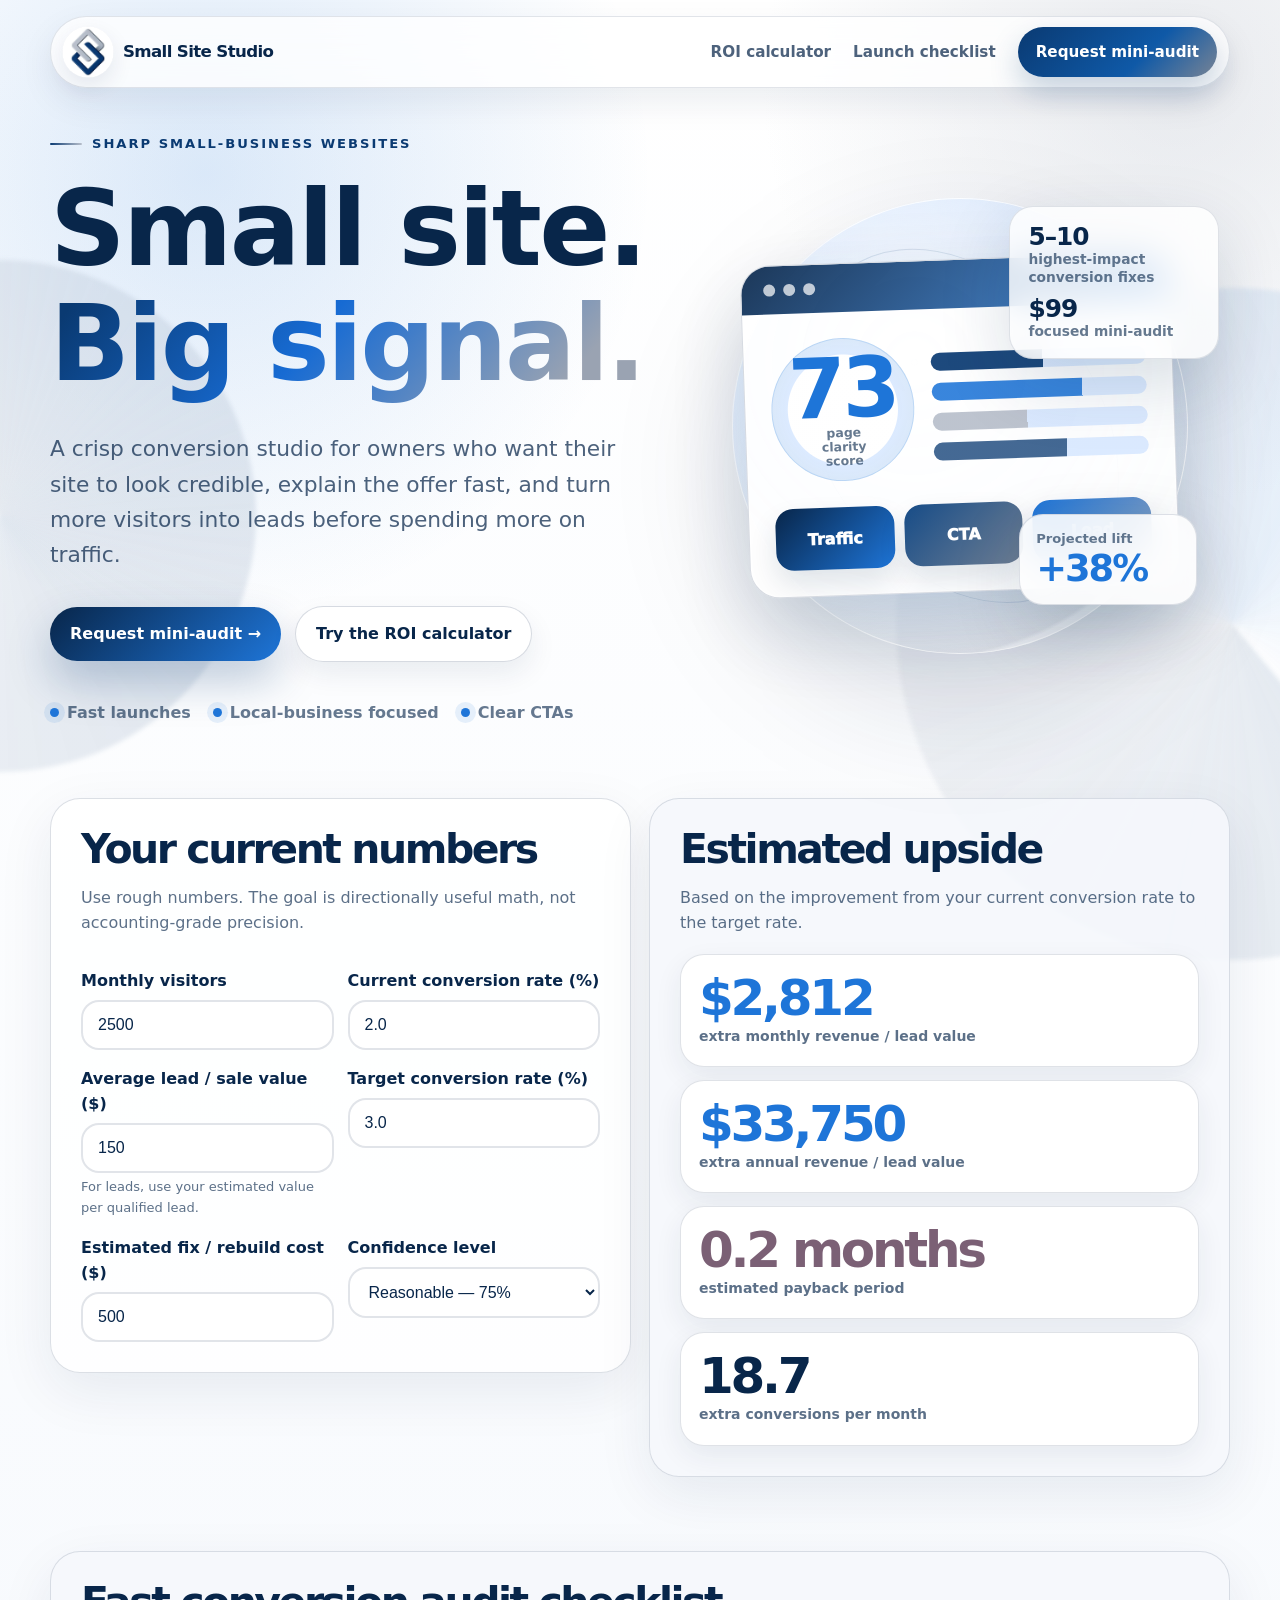
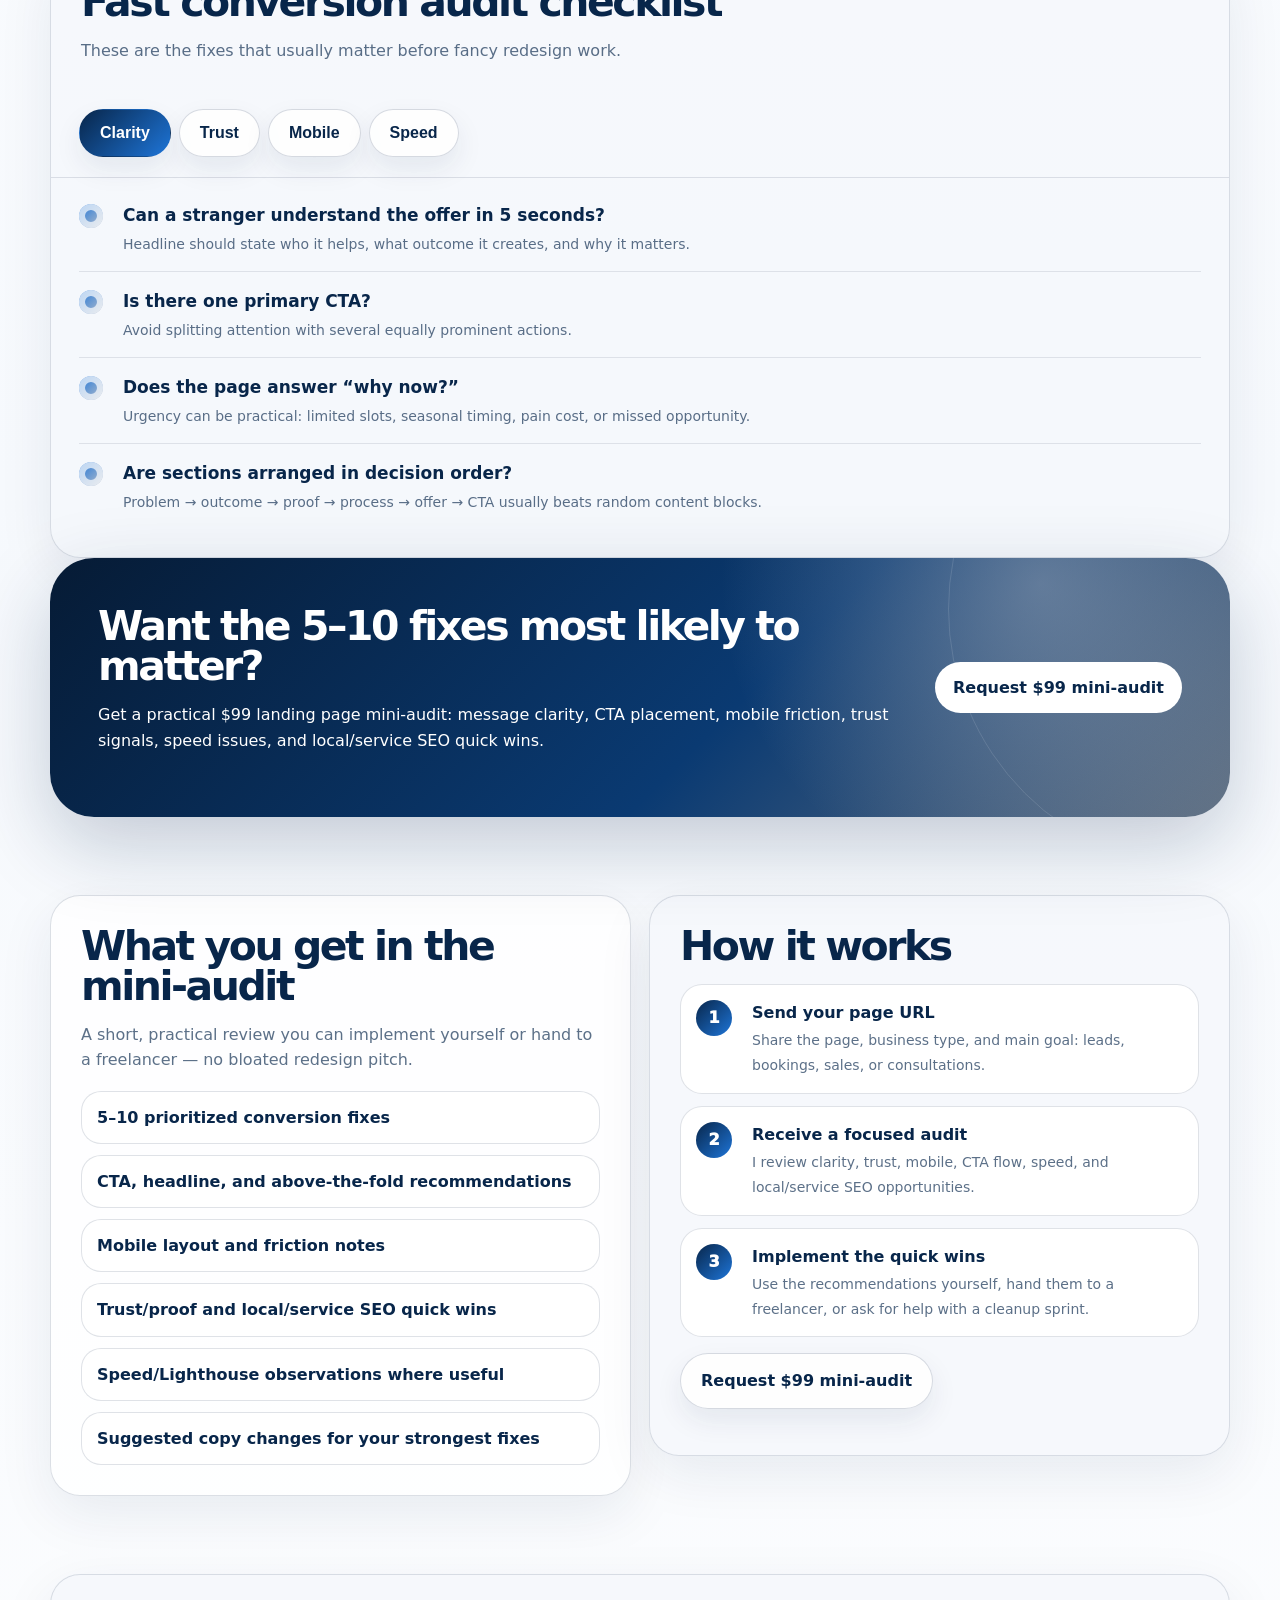
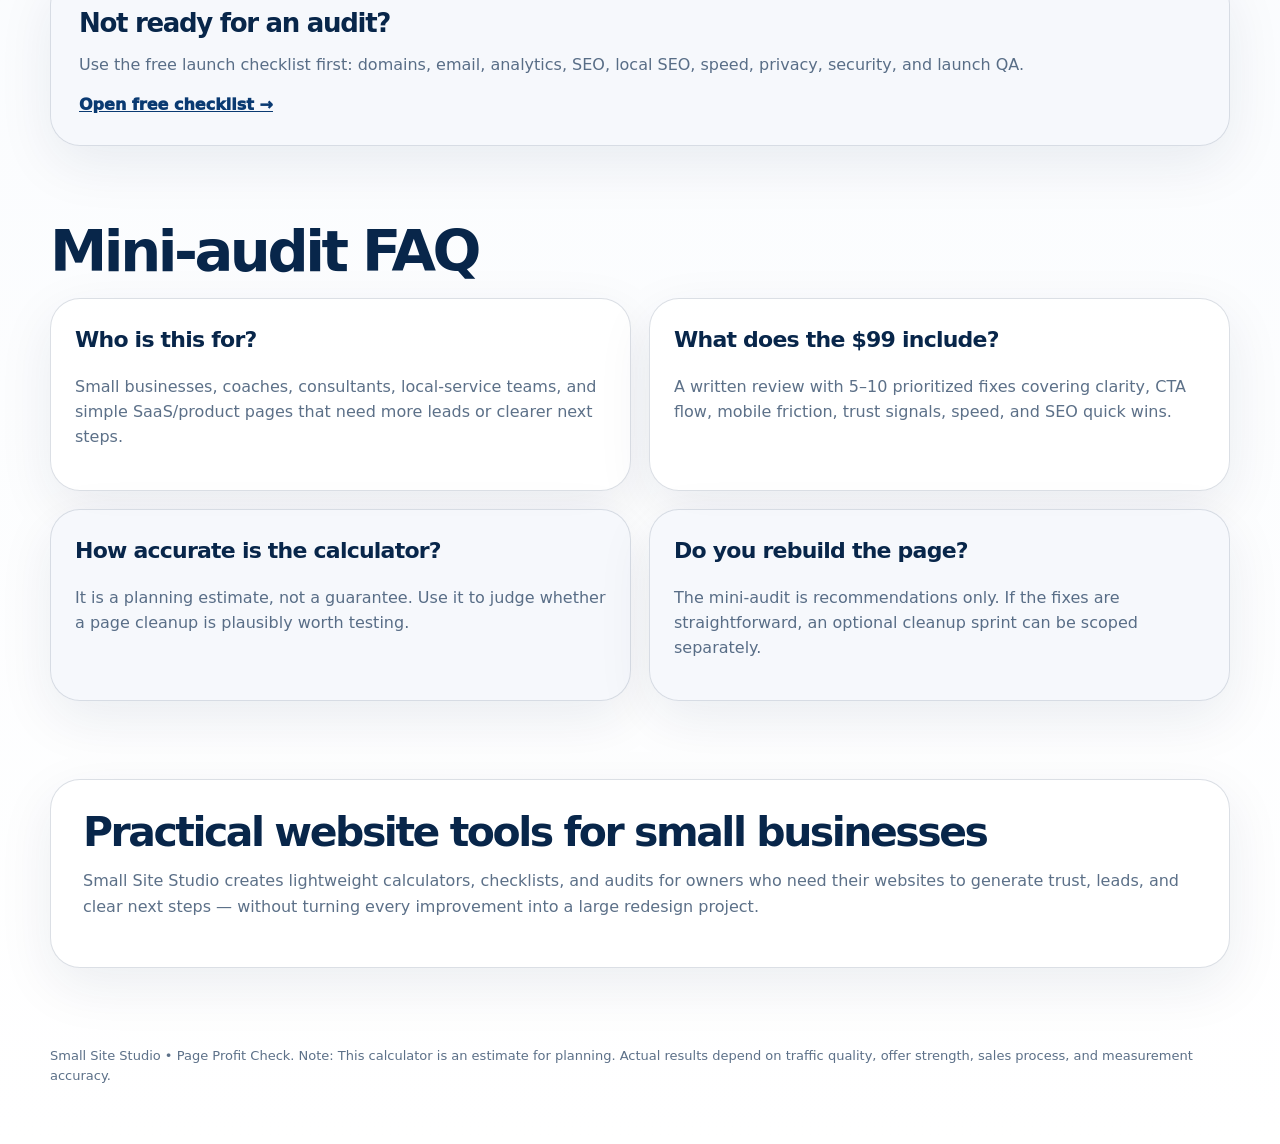
==== commit 2e700079: "Give hero headings descender room" ====
--- a/index.html
+++ b/index.html
@@ -26,7 +26,7 @@
   <link rel="canonical" href="https://smallsitestudio.com/" />
 
 
-  <link rel="stylesheet" href="styles.css?v=20260501-contrast" />
+  <link rel="stylesheet" href="styles.css?v=20260501-descenders" />
 
 
 
--- a/styles.css
+++ b/styles.css
@@ -120,8 +120,8 @@
       text-transform:uppercase;
     }
     .badge::before, .eyebrow::before { content:""; width:32px; height:2px; background:linear-gradient(90deg, var(--navy), var(--silver)); border-radius:999px; }
-    h1 { margin:0; max-width:11ch; font-size:clamp(4rem, 8.2vw, 7.8rem); line-height:.94; letter-spacing:-.025em; font-weight:800; color:var(--ink); text-wrap:balance; }
-    h1 .headline-line { display:inline-block; white-space:nowrap; }
+    h1 { margin:0; max-width:11ch; font-size:clamp(4rem, 8.2vw, 7.8rem); line-height:1.04; letter-spacing:-.025em; font-weight:800; color:var(--ink); text-wrap:balance; }
+    h1 .headline-line { display:inline-block; white-space:nowrap; padding-bottom:.06em; }
     h1 .gradient-word, .gradient-word { color:transparent; background:linear-gradient(130deg, var(--navy) 5%, #176bd3 44%, #9aa3b2 86%); -webkit-background-clip:text; background-clip:text; }
     .lede { max-width:640px; margin:26px 0 0; color:rgba(8,38,74,.72); font-size:clamp(1.14rem, 1.8vw, 1.36rem); line-height:1.62; }
     .hero-actions { display:flex; flex-wrap:wrap; gap:14px; margin-top:34px; align-items:center; }
@@ -390,7 +390,7 @@
       .wrap { width:min(100% - 28px,1180px); }
       .navlinks a, .nav-links a, .button { width:100%; }
       .brand::after, .nav-brand::after { font-size:1rem; }
-      h1 { max-width:100%; font-size:clamp(3rem,13.3vw,5.4rem); line-height:.98; }
+      h1 { max-width:100%; font-size:clamp(3rem,13.3vw,5.4rem); line-height:1.04; }
       .checklist-header h1 { font-size:clamp(2.15rem,10.5vw,5.4rem); }
       .hero-card { min-height:430px; }
       .audit-flow { grid-template-columns:1fr; }
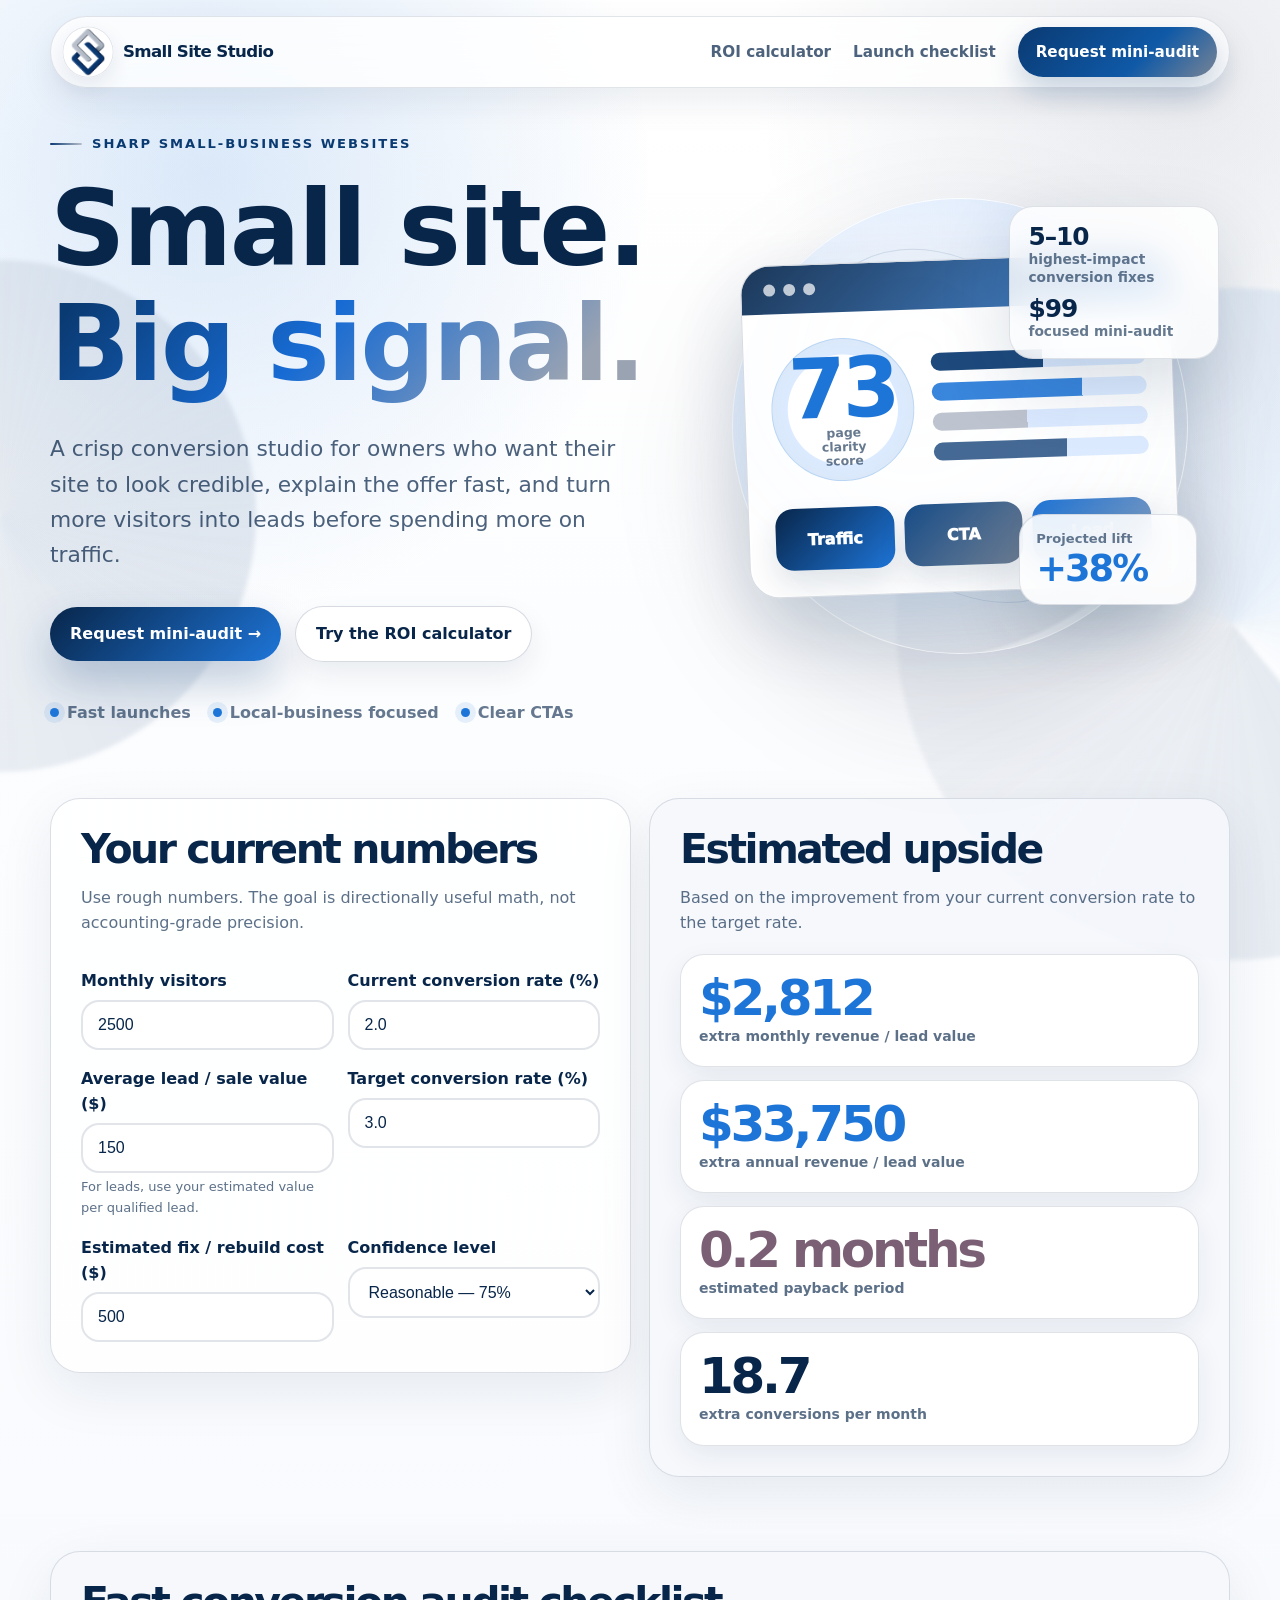
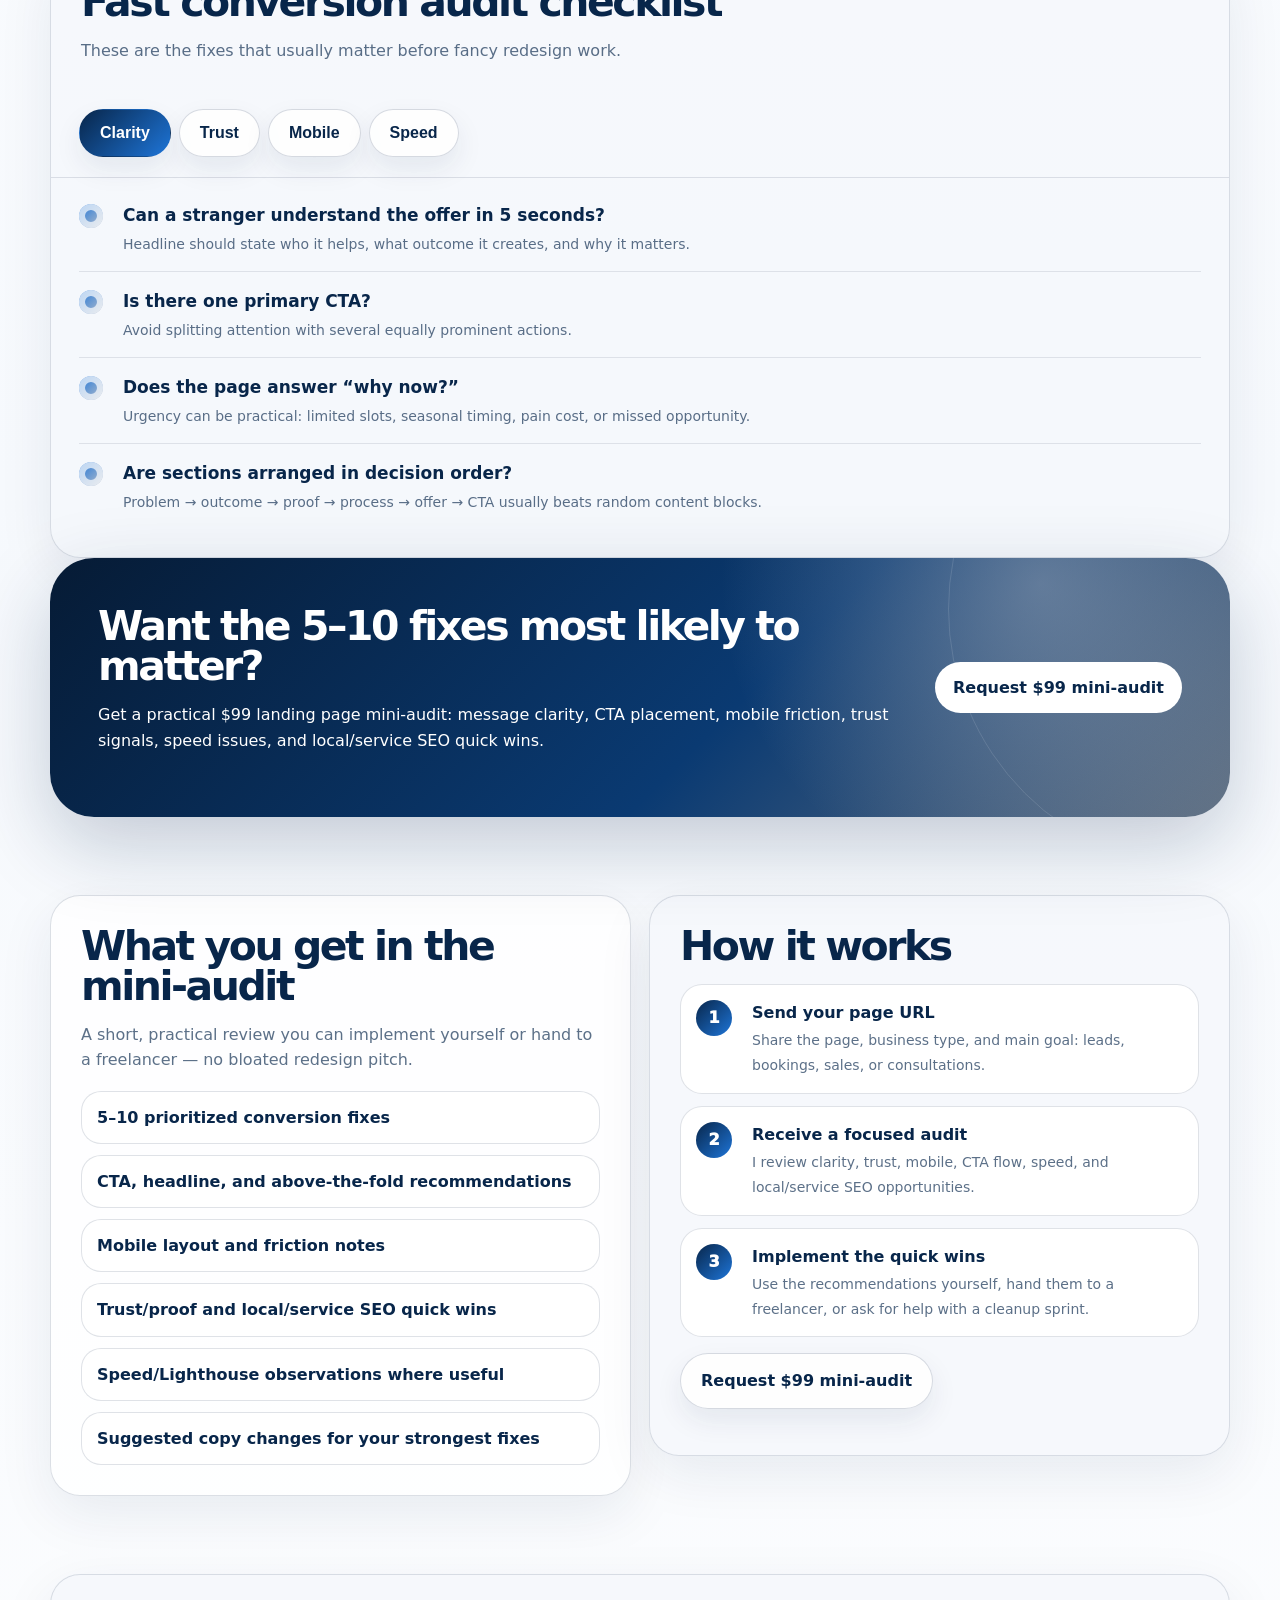
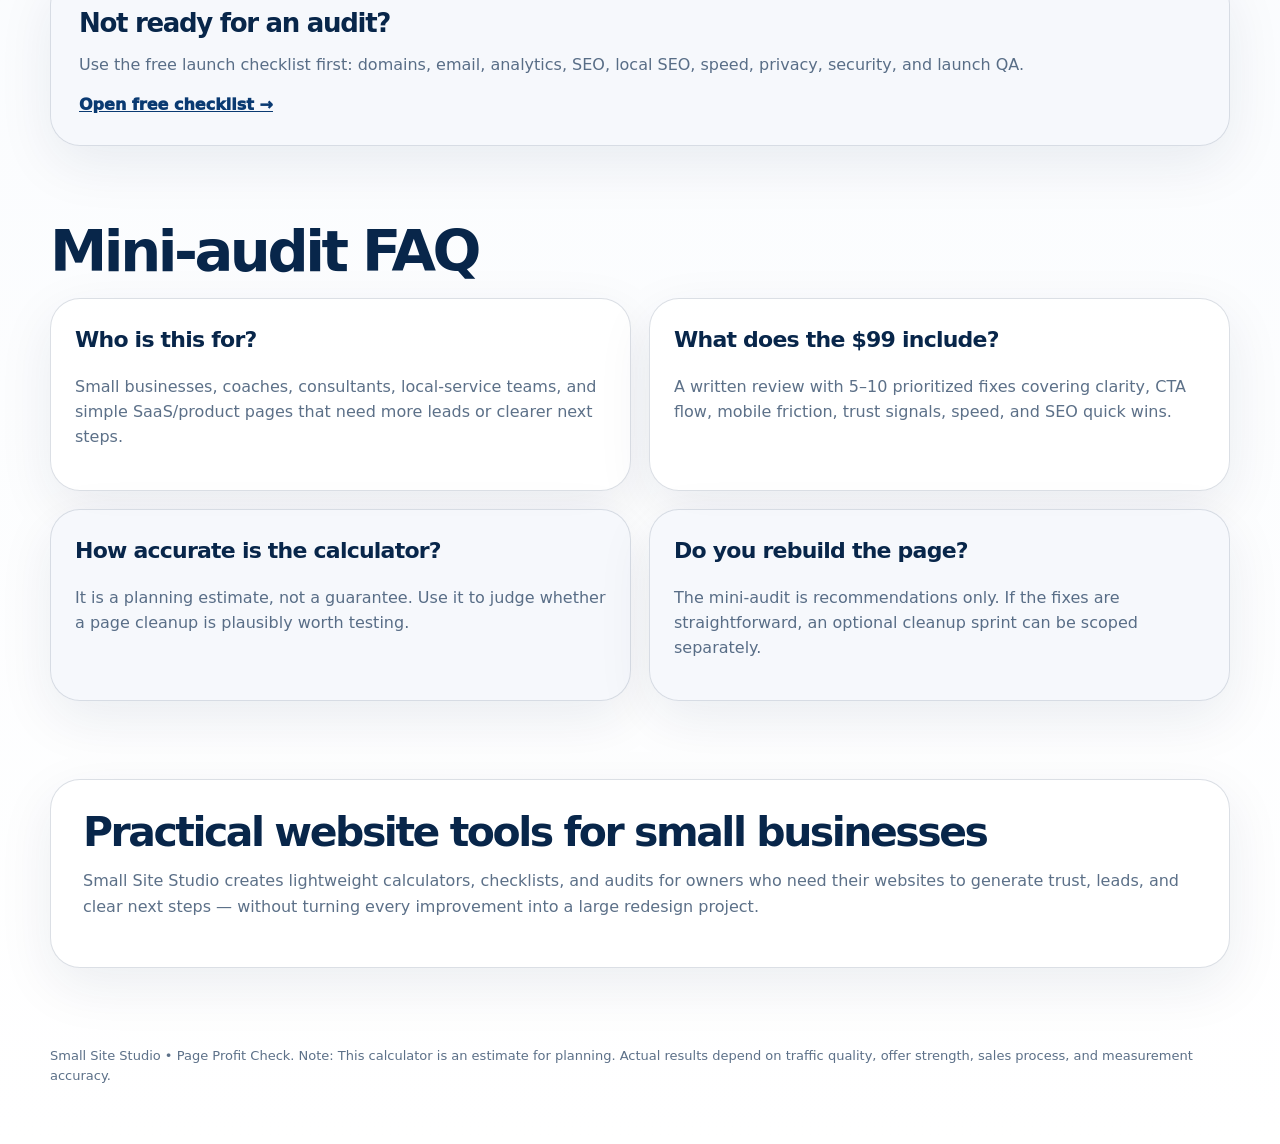
==== commit ae8c35e9: "Bust logo asset cache" ====
--- a/index.html
+++ b/index.html
@@ -20,13 +20,13 @@
   <meta name="twitter:title" content="Page Profit Check | Landing Page ROI Calculator" />
   <meta name="twitter:description" content="Estimate how much revenue a better landing page could unlock before you spend more on traffic." />
   <meta name="twitter:image" content="https://smallsitestudio.com/assets/social-preview.png" />
-  <link rel="icon" href="favicon.ico" sizes="any" />
-  <link rel="icon" type="image/png" href="assets/favicon.png" />
-  <link rel="apple-touch-icon" href="assets/favicon.png" />
+  <link rel="icon" href="favicon.ico?v=20260501-transparent" sizes="any" />
+  <link rel="icon" type="image/png" href="assets/favicon.png?v=20260501-transparent" />
+  <link rel="apple-touch-icon" href="assets/favicon.png?v=20260501-transparent" />
   <link rel="canonical" href="https://smallsitestudio.com/" />
 
 
-  <link rel="stylesheet" href="styles.css?v=20260501-descenders" />
+  <link rel="stylesheet" href="styles.css?v=20260501-checklist-spacing" />
 
 
 
@@ -55,9 +55,9 @@
   <header class="wrap">
     <nav class="topnav" aria-label="site navigation">
       <a class="brand" href="./" aria-label="Small Site Studio home"><picture>
-          <source type="image/webp" srcset="assets/small-site-studio-logo-240.webp 240w, assets/small-site-studio-logo-420.webp 420w, assets/small-site-studio-logo-640.webp 640w, assets/small-site-studio-logo-900.webp 900w" sizes="(max-width: 720px) 210px, 235px">
-          <source type="image/png" srcset="assets/small-site-studio-logo-240.png 240w, assets/small-site-studio-logo-420.png 420w, assets/small-site-studio-logo-640.png 640w, assets/small-site-studio-logo-900.png 900w" sizes="(max-width: 720px) 210px, 235px">
-          <img class="logo-img" src="assets/small-site-studio-logo-420.png" width="900" height="900" alt="Small Site Studio logo" decoding="async">
+          <source type="image/webp" srcset="assets/small-site-studio-logo-240.webp?v=20260501-transparent 240w, assets/small-site-studio-logo-420.webp?v=20260501-transparent 420w, assets/small-site-studio-logo-640.webp?v=20260501-transparent 640w, assets/small-site-studio-logo-900.webp?v=20260501-transparent 900w" sizes="(max-width: 720px) 210px, 235px">
+          <source type="image/png" srcset="assets/small-site-studio-logo-240.png?v=20260501-transparent 240w, assets/small-site-studio-logo-420.png?v=20260501-transparent 420w, assets/small-site-studio-logo-640.png?v=20260501-transparent 640w, assets/small-site-studio-logo-900.png?v=20260501-transparent 900w" sizes="(max-width: 720px) 210px, 235px">
+          <img class="logo-img" src="assets/small-site-studio-logo-420.png?v=20260501-transparent" width="900" height="900" alt="Small Site Studio logo" decoding="async">
         </picture></a>
       <div class="navlinks">
         <a href="./#calculator">ROI calculator</a>
--- a/styles.css
+++ b/styles.css
@@ -368,14 +368,15 @@
     .tool-card a { color:#fff; font-weight:850; }
     .disclosure { margin-top:22px; padding:17px 19px; background:rgba(255,255,255,.94); color:var(--ink); }
     .disclosure strong { color:var(--ink) !important; }
-    .checklist-header { display:block; padding:84px 0 48px !important; min-height:auto !important; }
-    .checklist-header .topnav, .checklist-header nav { margin-bottom:72px; }
+    .checklist-header { display:block; padding:0 0 48px !important; min-height:auto !important; }
+    .checklist-header .topnav, .checklist-header nav { margin-bottom:54px; }
     .checklist-header h1 { max-width:920px; }
     .checklist-header .lede { max-width:760px; }
     @media (max-width:920px) {
       .topnav, nav { position:relative; top:auto; display:block; border-radius:28px; }
       .navlinks, .nav-links { justify-content:flex-start; margin-top:16px; gap:10px; }
       header.wrap, .checklist-header { padding-top:36px !important; }
+      .checklist-header .topnav, .checklist-header nav { margin-bottom:28px; }
       .hero-grid, .grid, .row, .resource-grid, .offer-detail, .faq-grid, .content-grid, .cta, .final-cta { grid-template-columns:1fr; }
       .hero-grid { padding-top:20px; }
       .hero-card { min-height:500px; }
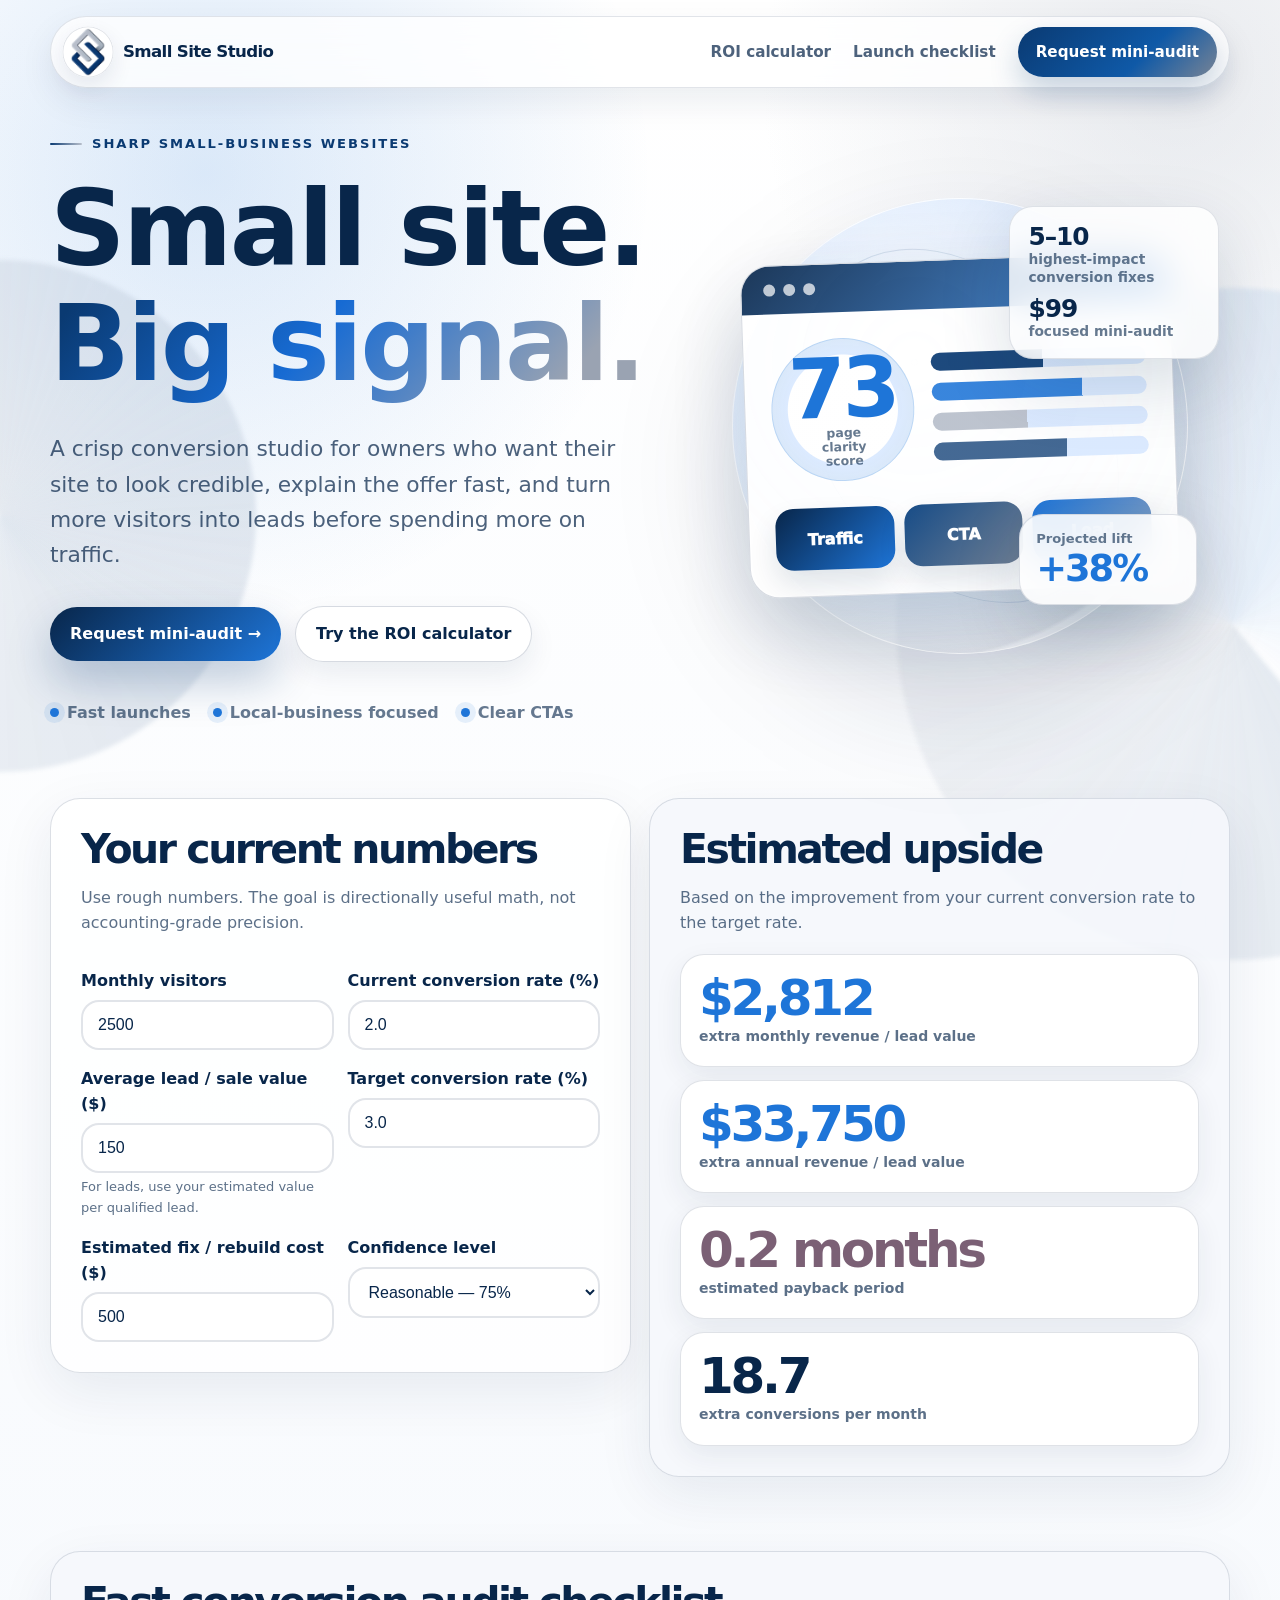
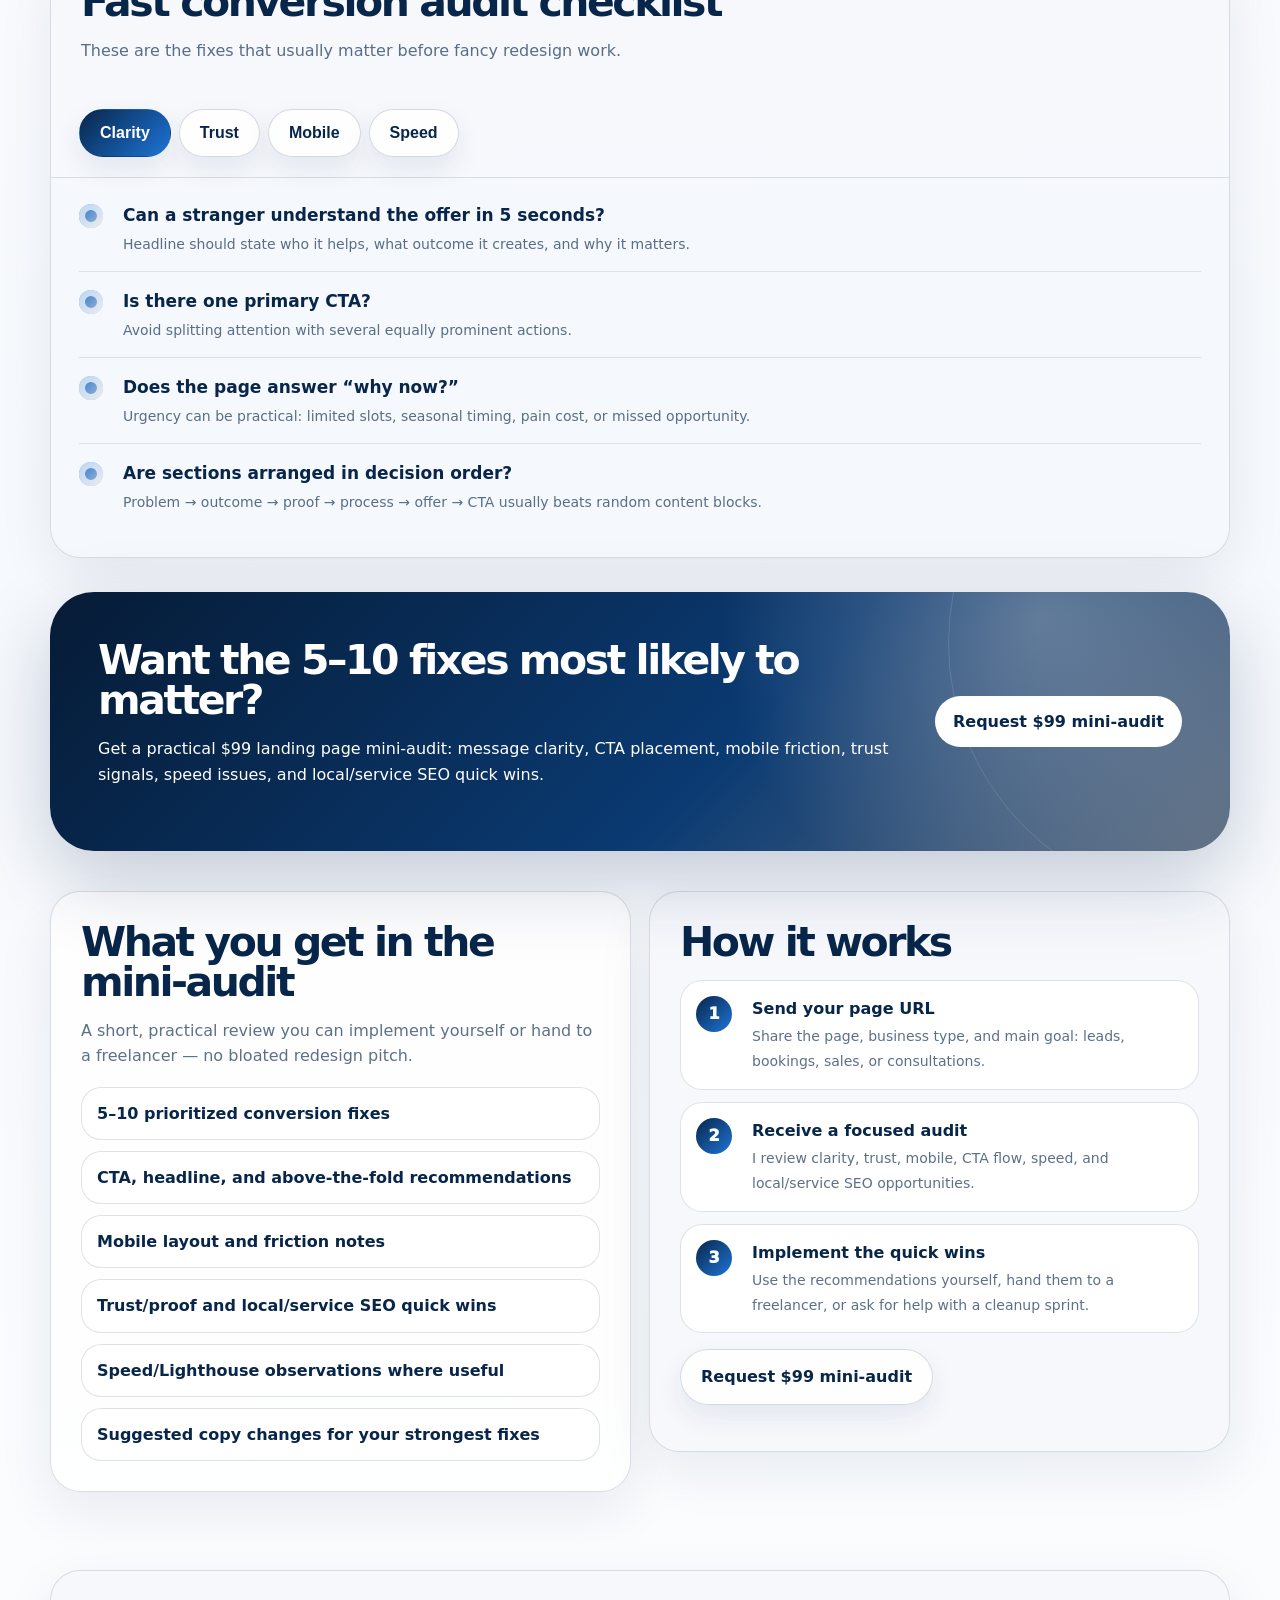
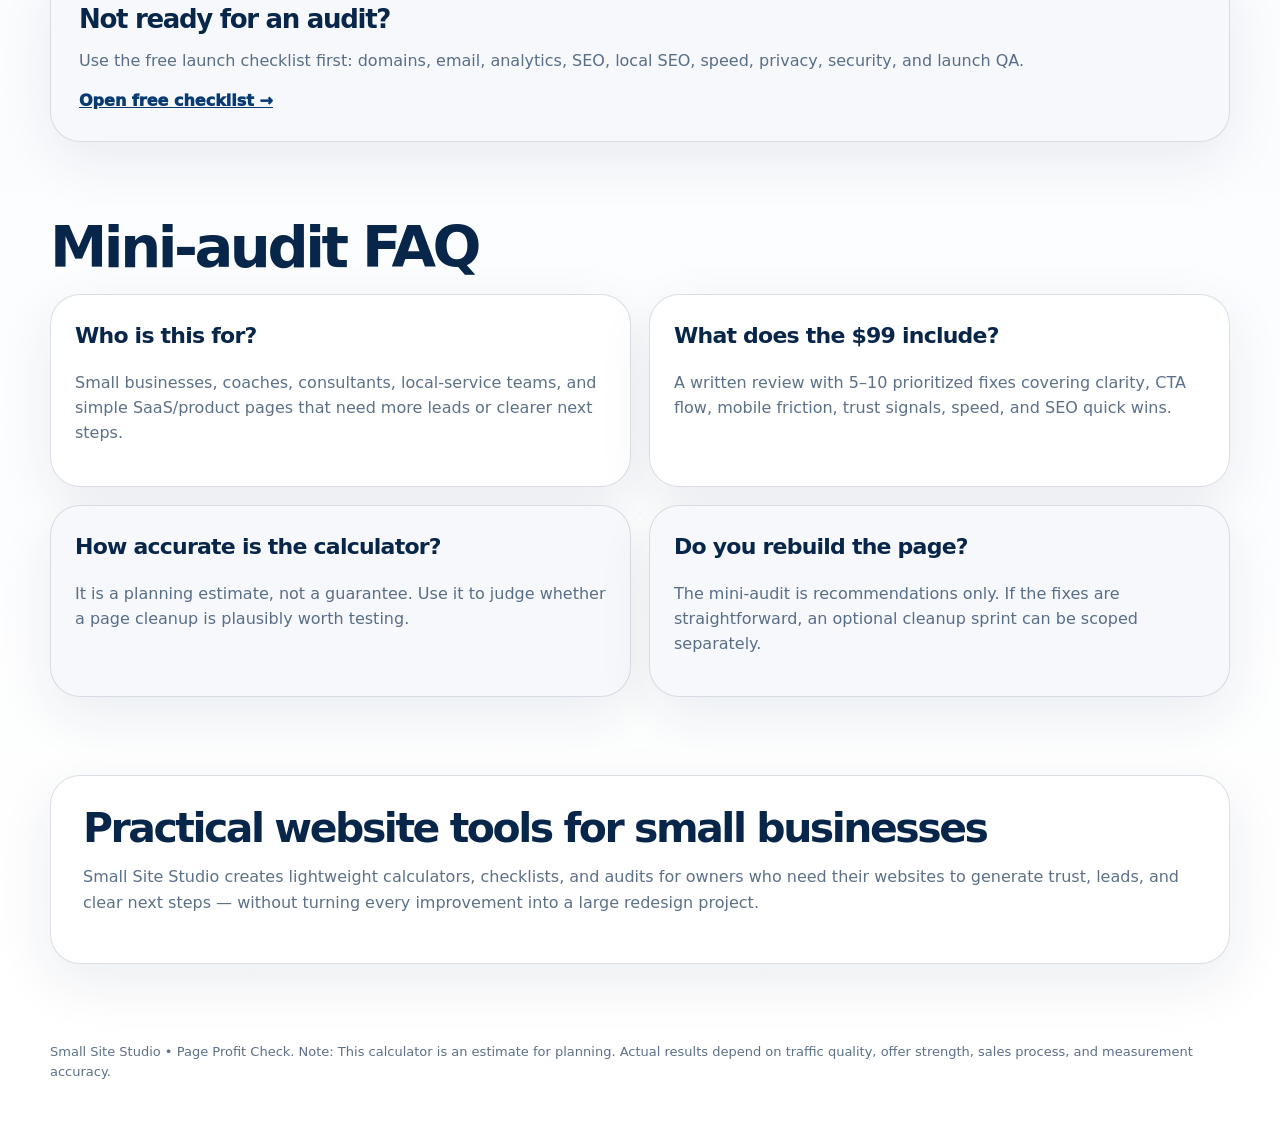
==== commit 8abb280f: "Refine CTA section spacing" ====
--- a/index.html
+++ b/index.html
@@ -26,7 +26,7 @@
   <link rel="canonical" href="https://smallsitestudio.com/" />
 
 
-  <link rel="stylesheet" href="styles.css?v=20260501-checklist-spacing" />
+  <link rel="stylesheet" href="styles.css?v=20260501-cta-spacing" />
 
 
 
--- a/styles.css
+++ b/styles.css
@@ -310,7 +310,7 @@
     .check h3 { margin:0 0 4px; font-size:17px; color:var(--ink); }
     .check p { margin:0; color:var(--muted); font-size:14px; }
     .cta, .final-cta {
-      margin:0 0 78px;
+      margin:34px 0 40px;
       padding:clamp(30px,5vw,48px);
       display:grid;
       grid-template-columns:1fr auto;
@@ -329,6 +329,7 @@
     .cta h2, .cta p, .final-cta h2, .final-cta p { color:#fff; }
     .cta .button, .final-cta .button { background:#fff; color:var(--ink); border-color:#fff; white-space:nowrap; box-shadow:none; }
     .offer-detail { margin:0 0 78px; display:grid; grid-template-columns:1fr 1fr; gap:18px; align-items:start; }
+    .cta + .offer-detail { margin-top:0; }
     .offer-panel { padding:30px; }
     .deliverables { list-style:none; padding:0; margin:18px 0 0; display:grid; gap:11px; }
     .deliverables li { padding:13px 15px; border:1px solid rgba(184,191,203,.45); border-radius:20px; background:#fff; font-weight:800; }
@@ -354,6 +355,7 @@
     .toc-links a { color:var(--ink); text-decoration:none; border-bottom:2px dashed rgba(8,38,74,.22); padding-bottom:4px; font-weight:900; }
     .content-grid { display:grid; grid-template-columns:minmax(0,1.6fr) minmax(290px,.9fr); gap:24px; align-items:start; }
     .sections { display:grid; gap:20px; }
+    .sections .cta { margin:14px 0 6px; }
     .section { padding:28px; background:#fff; }
     .section:nth-child(even) { background:#f8fbff; }
     .section h2 { font-size:32px; }
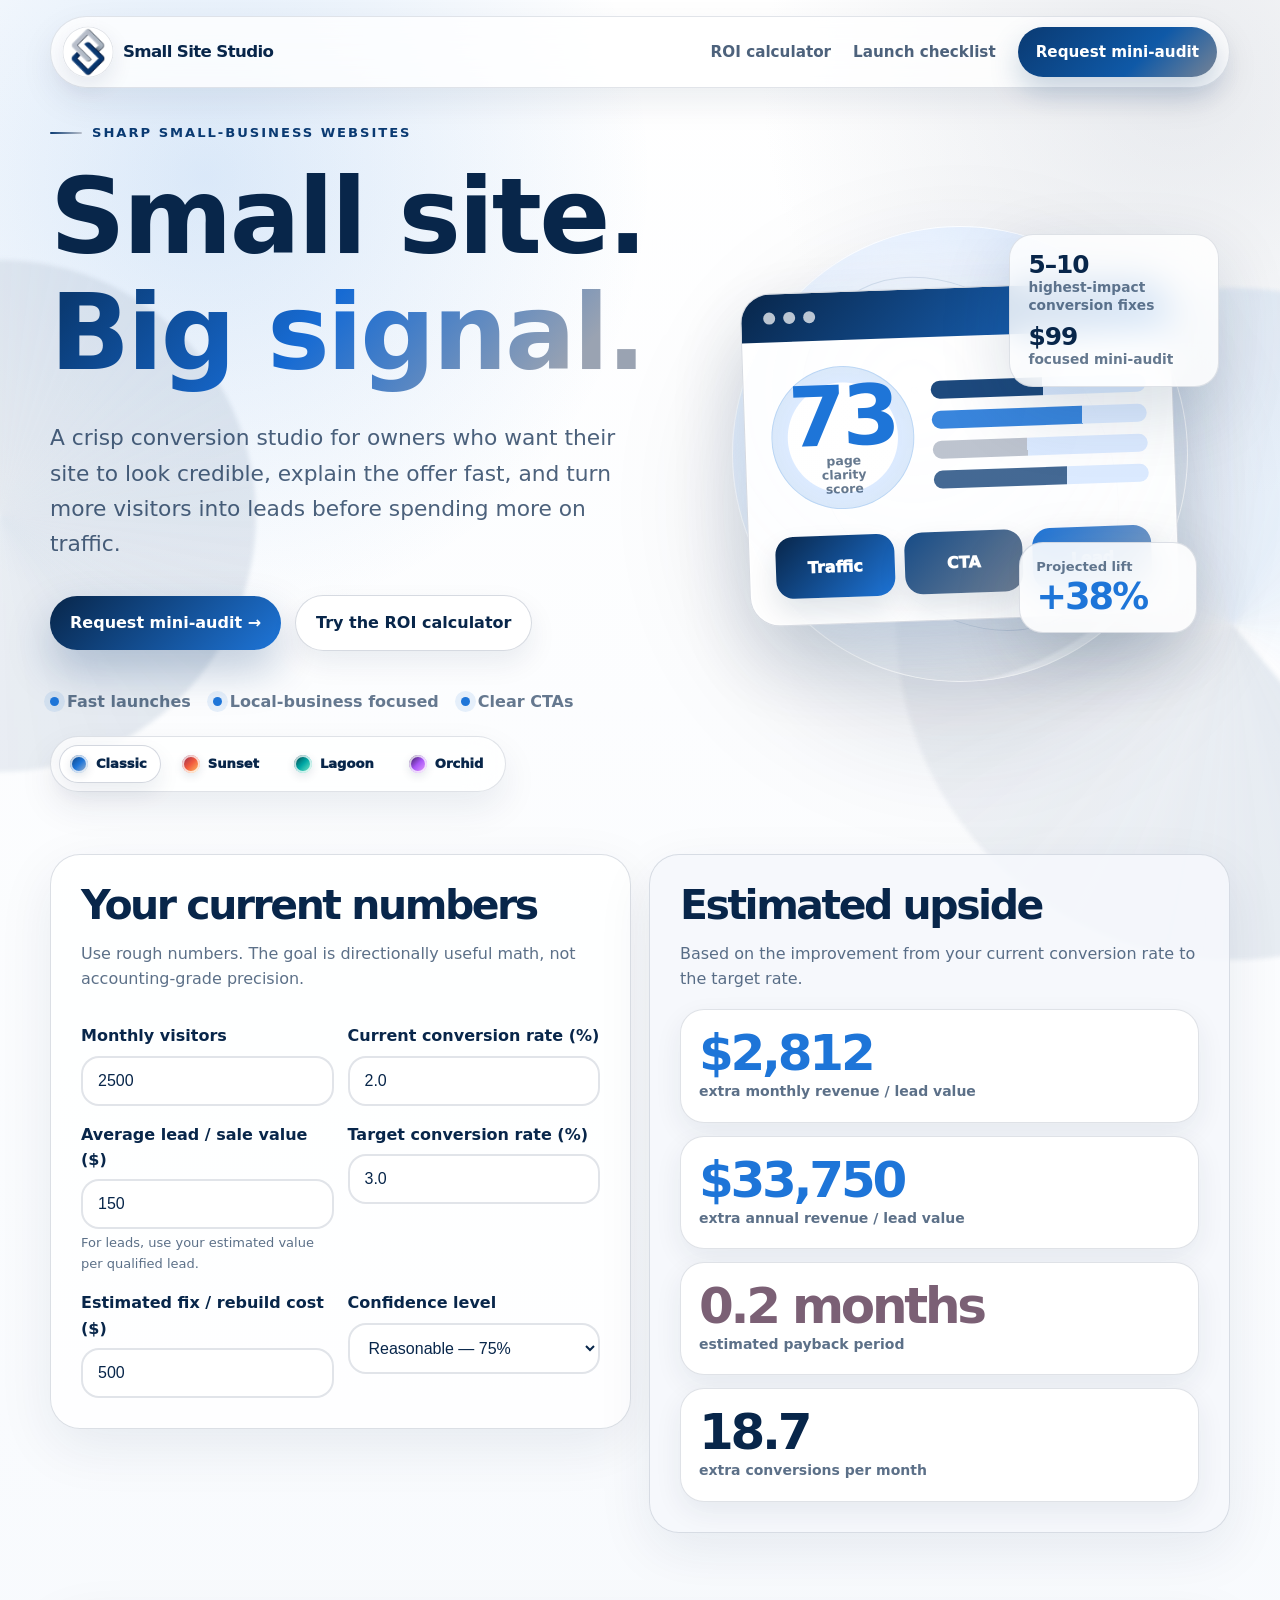
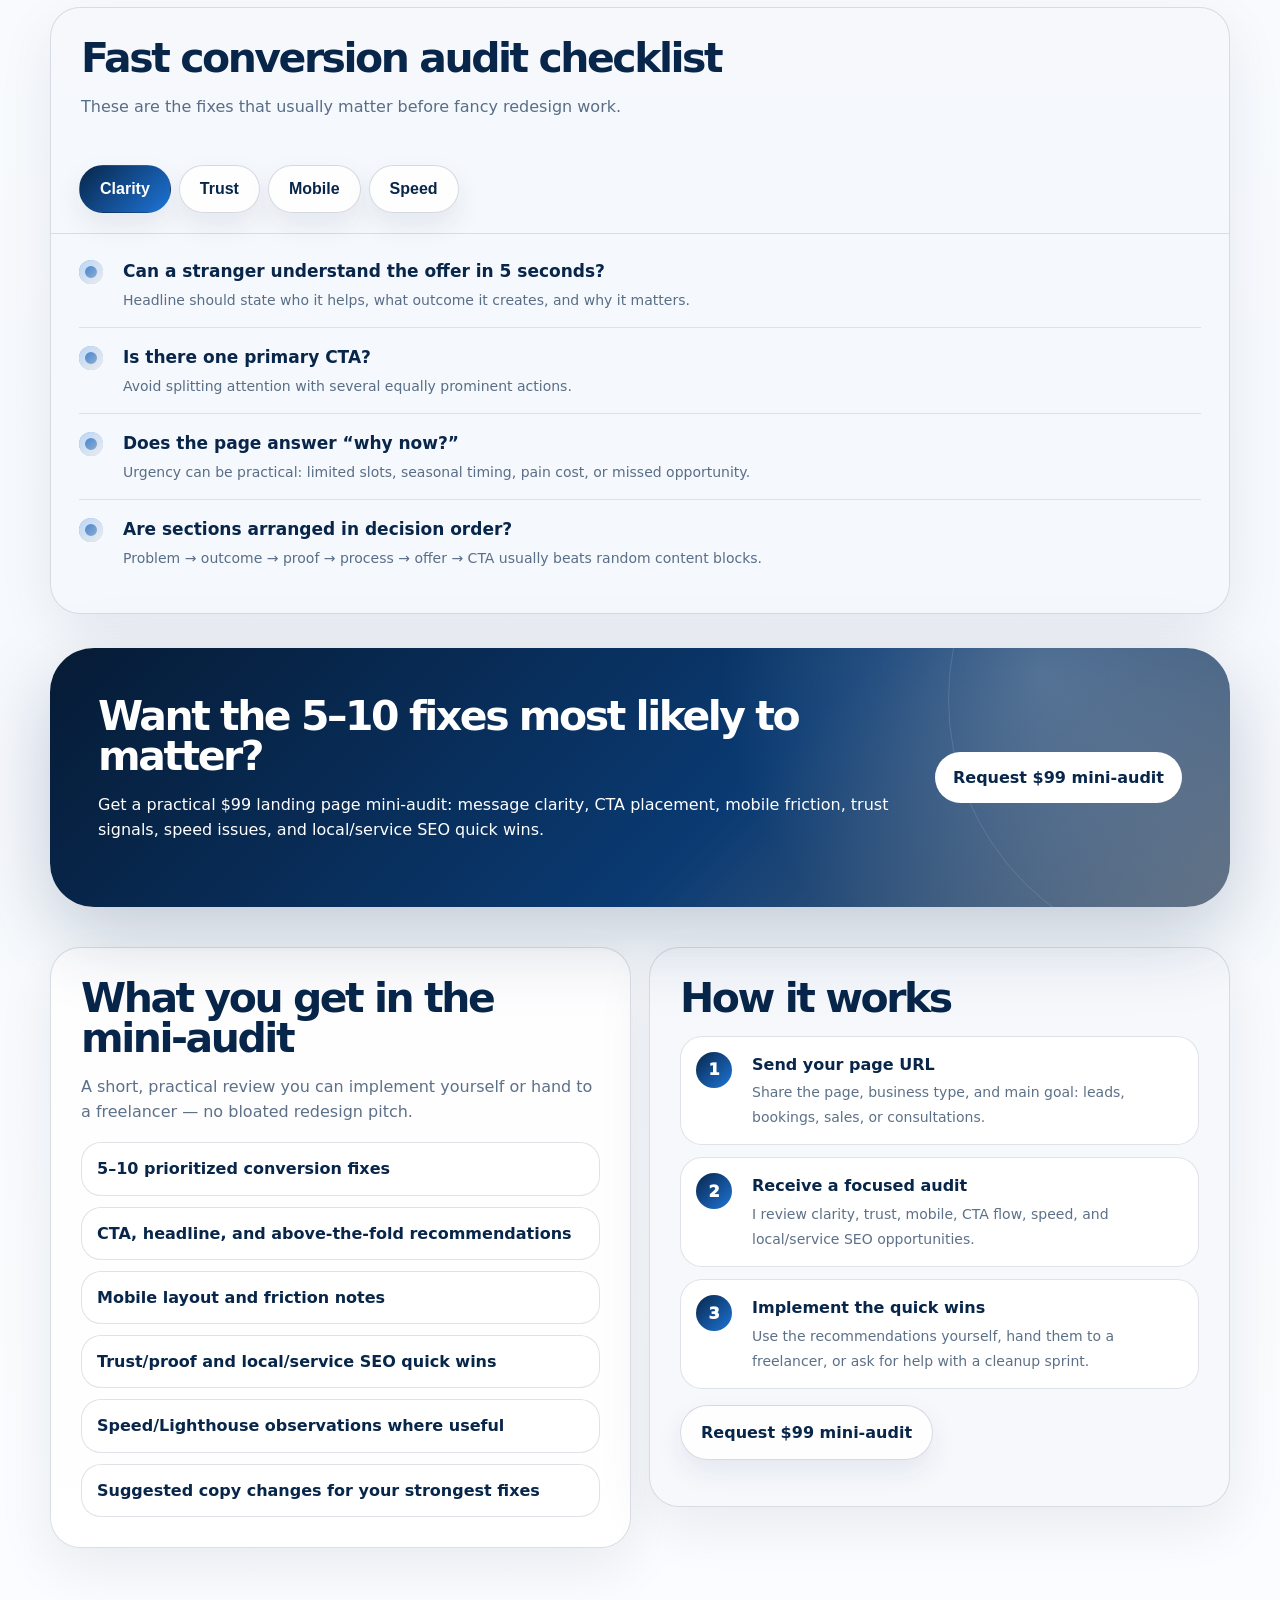
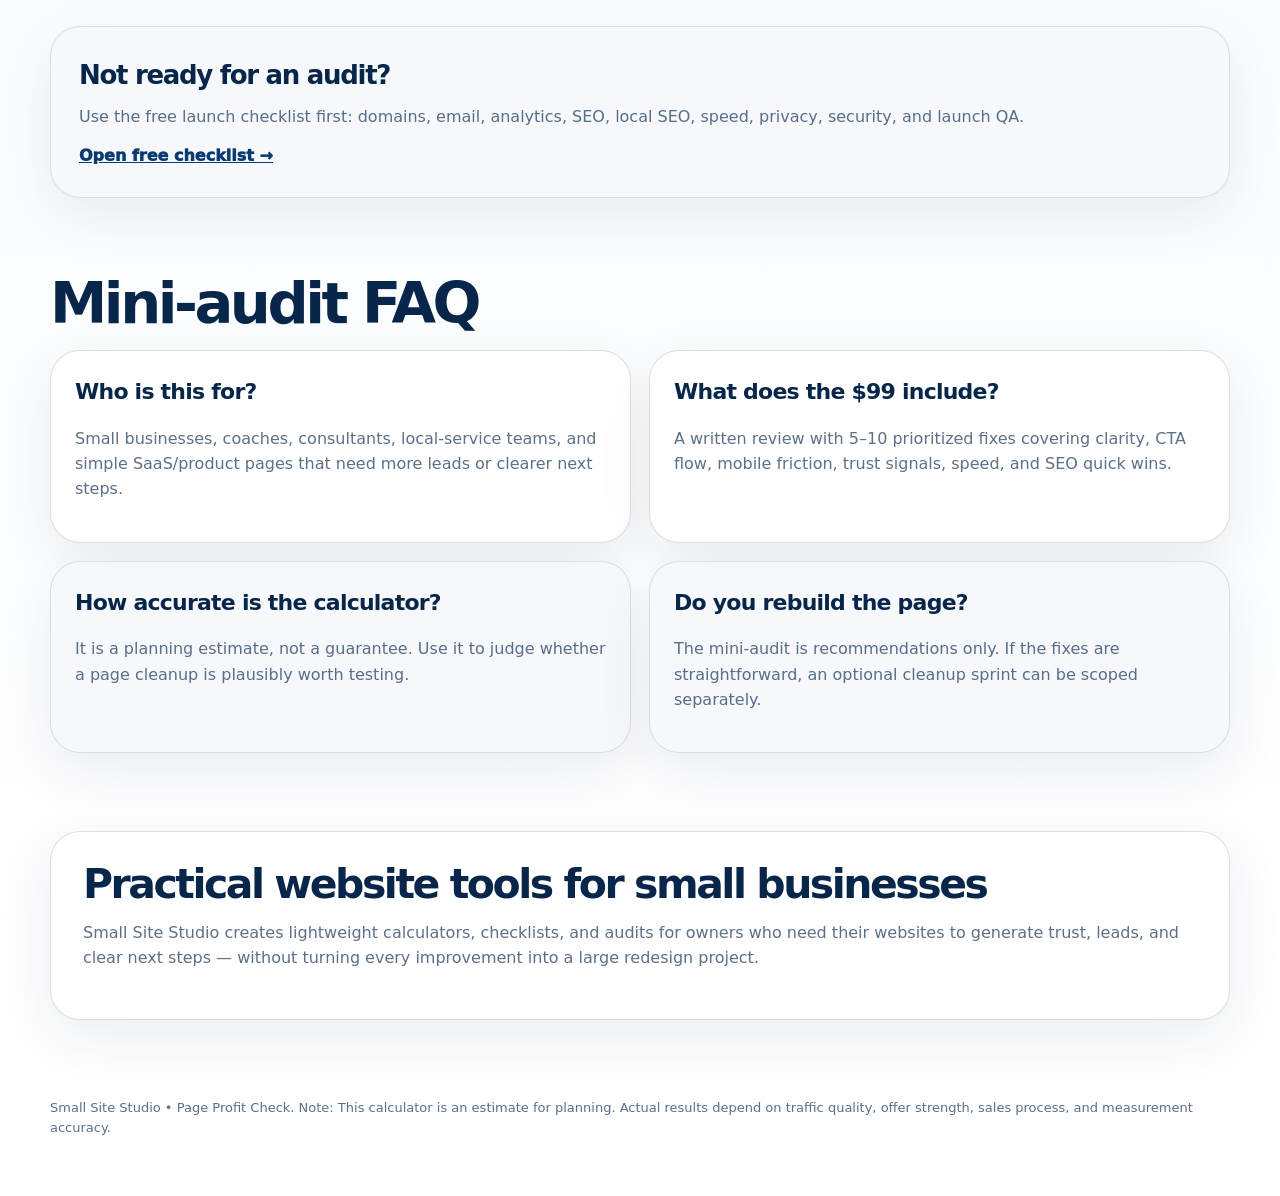
==== commit 5c74a515: "Add colorful Small Site Studio theme previews" ====
--- a/index.html
+++ b/index.html
@@ -26,7 +26,7 @@
   <link rel="canonical" href="https://smallsitestudio.com/" />
 
 
-  <link rel="stylesheet" href="styles.css?v=20260501-cta-spacing" />
+  <link rel="stylesheet" href="styles.css?v=20260501-color-themes" />
 
 
 
@@ -79,6 +79,16 @@
           <span>Local-business focused</span>
           <span>Clear CTAs</span>
         </div>
+        <fieldset class="theme-picker" aria-label="Preview color theme">
+          <input type="radio" name="theme" id="theme-classic" value="classic" checked>
+          <label for="theme-classic">Classic</label>
+          <input type="radio" name="theme" id="theme-sunset" value="sunset">
+          <label for="theme-sunset">Sunset</label>
+          <input type="radio" name="theme" id="theme-lagoon" value="lagoon">
+          <label for="theme-lagoon">Lagoon</label>
+          <input type="radio" name="theme" id="theme-orchid" value="orchid">
+          <label for="theme-orchid">Orchid</label>
+        </fieldset>
       </div>
       <aside class="hero-card" aria-label="Landing page audit preview">
         <div class="audit-visual" aria-hidden="true">
@@ -303,7 +313,9 @@
     }
 
 
-    document.querySelectorAll('input, select').forEach(el => el.addEventListener('input', calc));
+    document.querySelectorAll('input, select').forEach(el => {
+      if (el.name !== 'theme') el.addEventListener('input', calc);
+    });
     document.querySelectorAll('.tabs button').forEach(b => b.addEventListener('click', () => renderAudit(b.dataset.tab)));
     calc(); renderAudit();
   </script>
--- a/styles.css
+++ b/styles.css
@@ -12,7 +12,102 @@
       --shadow: 0 24px 70px rgba(8, 38, 74, .15);
       --soft-shadow: 0 18px 55px rgba(8,38,74,.08);
       --radius: 30px;
+      --theme-bg-1: rgba(30,117,216,.16);
+      --theme-bg-2: rgba(184,191,203,.32);
+      --theme-bg-3: #f6f9fd;
+      --theme-orb-1: rgba(10,58,114,.12);
+      --theme-orb-2: rgba(184,191,203,.2);
+      --theme-orb-3: rgba(30,117,216,.12);
+      --theme-orb-bottom-1: rgba(184,191,203,.26);
+      --theme-orb-bottom-2: rgba(10,58,114,.10);
+      --theme-button: linear-gradient(135deg, var(--navy), #0f59a7 62%, #788495);
+      --theme-hero-button: linear-gradient(135deg, var(--ink), var(--blue));
+      --theme-text-gradient: linear-gradient(130deg, var(--navy) 5%, #176bd3 44%, #9aa3b2 86%);
+      --theme-dark-gradient: linear-gradient(135deg, #061b35, #0a3a72 58%, #607083);
+      --theme-soft-surface: rgba(245,248,252,.88);
+      --theme-focus: rgba(30,117,216,.16);
       font-family: Inter, ui-sans-serif, system-ui, -apple-system, BlinkMacSystemFont, "Segoe UI", sans-serif;
+    }
+    :root:has(#theme-sunset:checked) {
+      --ink: #351529;
+      --navy: #8a2452;
+      --blue: #f25a3c;
+      --sky: #ffe2c8;
+      --silver: #f2a45d;
+      --line: #f4d8c4;
+      --mist: #fff6ee;
+      --mint: #ffd166;
+      --muted: rgba(53,21,41,.68);
+      --shadow: 0 24px 70px rgba(138,36,82,.18);
+      --soft-shadow: 0 18px 55px rgba(138,36,82,.10);
+      --theme-bg-1: rgba(242,90,60,.18);
+      --theme-bg-2: rgba(255,209,102,.32);
+      --theme-bg-3: #fff3e8;
+      --theme-orb-1: rgba(138,36,82,.16);
+      --theme-orb-2: rgba(242,164,93,.28);
+      --theme-orb-3: rgba(242,90,60,.16);
+      --theme-orb-bottom-1: rgba(255,209,102,.34);
+      --theme-orb-bottom-2: rgba(138,36,82,.12);
+      --theme-button: linear-gradient(135deg, #8a2452, #f25a3c 58%, #ffd166);
+      --theme-hero-button: linear-gradient(135deg, #351529, #f25a3c);
+      --theme-text-gradient: linear-gradient(130deg, #8a2452 8%, #f25a3c 48%, #f2a45d 90%);
+      --theme-dark-gradient: linear-gradient(135deg, #351529, #8a2452 58%, #f25a3c);
+      --theme-soft-surface: rgba(255,246,238,.9);
+      --theme-focus: rgba(242,90,60,.18);
+    }
+    :root:has(#theme-lagoon:checked) {
+      --ink: #07343d;
+      --navy: #08727a;
+      --blue: #00a7a5;
+      --sky: #cef7ed;
+      --silver: #7cc8c2;
+      --line: #d3eee9;
+      --mist: #f0fffb;
+      --mint: #8ff3c9;
+      --muted: rgba(7,52,61,.68);
+      --shadow: 0 24px 70px rgba(8,114,122,.17);
+      --soft-shadow: 0 18px 55px rgba(8,114,122,.09);
+      --theme-bg-1: rgba(0,167,165,.18);
+      --theme-bg-2: rgba(143,243,201,.32);
+      --theme-bg-3: #eefcf8;
+      --theme-orb-1: rgba(8,114,122,.14);
+      --theme-orb-2: rgba(143,243,201,.28);
+      --theme-orb-3: rgba(0,167,165,.16);
+      --theme-orb-bottom-1: rgba(124,200,194,.32);
+      --theme-orb-bottom-2: rgba(7,52,61,.10);
+      --theme-button: linear-gradient(135deg, #07343d, #00a7a5 58%, #8ff3c9);
+      --theme-hero-button: linear-gradient(135deg, #07343d, #00a7a5);
+      --theme-text-gradient: linear-gradient(130deg, #08727a 8%, #00a7a5 48%, #5fd2b2 88%);
+      --theme-dark-gradient: linear-gradient(135deg, #062a33, #08727a 58%, #00a7a5);
+      --theme-soft-surface: rgba(240,255,251,.9);
+      --theme-focus: rgba(0,167,165,.18);
+    }
+    :root:has(#theme-orchid:checked) {
+      --ink: #24133f;
+      --navy: #6741d9;
+      --blue: #a855f7;
+      --sky: #eadcff;
+      --silver: #f0abfc;
+      --line: #eadcf8;
+      --mist: #fbf7ff;
+      --mint: #f5d0fe;
+      --muted: rgba(36,19,63,.68);
+      --shadow: 0 24px 70px rgba(103,65,217,.17);
+      --soft-shadow: 0 18px 55px rgba(103,65,217,.09);
+      --theme-bg-1: rgba(168,85,247,.17);
+      --theme-bg-2: rgba(240,171,252,.28);
+      --theme-bg-3: #fbf7ff;
+      --theme-orb-1: rgba(103,65,217,.15);
+      --theme-orb-2: rgba(240,171,252,.25);
+      --theme-orb-3: rgba(168,85,247,.16);
+      --theme-orb-bottom-1: rgba(234,220,255,.44);
+      --theme-orb-bottom-2: rgba(36,19,63,.10);
+      --theme-button: linear-gradient(135deg, #24133f, #6741d9 52%, #d946ef);
+      --theme-hero-button: linear-gradient(135deg, #24133f, #a855f7);
+      --theme-text-gradient: linear-gradient(130deg, #6741d9 8%, #a855f7 48%, #f0abfc 90%);
+      --theme-dark-gradient: linear-gradient(135deg, #24133f, #6741d9 58%, #d946ef);
+      --theme-soft-surface: rgba(251,247,255,.9);
+      --theme-focus: rgba(168,85,247,.18);
     }
     * { box-sizing: border-box; }
     html { scroll-behavior: smooth; overflow-x: hidden; }
@@ -22,9 +117,9 @@
       color: var(--ink);
       line-height: 1.58;
       background:
-        radial-gradient(circle at 16% 4%, rgba(30,117,216,.16), transparent 28rem),
-        radial-gradient(circle at 92% 2%, rgba(184,191,203,.32), transparent 26rem),
-        linear-gradient(180deg, #ffffff 0%, #f6f9fd 48%, #ffffff 100%);
+        radial-gradient(circle at 16% 4%, var(--theme-bg-1), transparent 28rem),
+        radial-gradient(circle at 92% 2%, var(--theme-bg-2), transparent 26rem),
+        linear-gradient(180deg, #ffffff 0%, var(--theme-bg-3) 48%, #ffffff 100%);
       min-height: 100vh;
       overflow-x: clip;
     }
@@ -42,7 +137,7 @@
       height: 42rem;
       right: -18rem;
       top: 18rem;
-      background: conic-gradient(from 140deg, rgba(10,58,114,.12), rgba(184,191,203,.2), rgba(30,117,216,.12), rgba(255,255,255,0));
+      background: conic-gradient(from 140deg, var(--theme-orb-1), var(--theme-orb-2), var(--theme-orb-3), rgba(255,255,255,0));
       opacity: .8;
     }
     body::after {
@@ -50,7 +145,7 @@
       height: 32rem;
       left: -16rem;
       bottom: 8rem;
-      background: conic-gradient(from 320deg, rgba(184,191,203,.26), rgba(10,58,114,.10), rgba(255,255,255,0));
+      background: conic-gradient(from 320deg, var(--theme-orb-bottom-1), var(--theme-orb-bottom-2), rgba(255,255,255,0));
     }
     a { color: var(--navy); }
     .wrap { width: min(1180px, calc(100% - 40px)); margin: 0 auto; }
@@ -83,7 +178,7 @@
       padding:13px 18px;
       border-radius:999px;
       color:white;
-      background:linear-gradient(135deg, var(--navy), #0f59a7 62%, #788495);
+      background:var(--theme-button);
       box-shadow:0 14px 30px rgba(10,58,114,.22);
       border:0;
       text-decoration:none;
@@ -105,6 +200,63 @@
       box-shadow:0 12px 28px rgba(8,38,74,.08);
       cursor:pointer;
     }
+    .theme-picker {
+      display:flex;
+      flex-wrap:wrap;
+      gap:10px;
+      margin:22px 0 0;
+      padding:8px;
+      width:max-content;
+      max-width:100%;
+      border:1px solid rgba(184,191,203,.45);
+      border-radius:999px;
+      background:rgba(255,255,255,.72);
+      box-shadow:0 16px 36px rgba(8,38,74,.08);
+      backdrop-filter:blur(18px);
+    }
+    .theme-picker input {
+      position:fixed;
+      left:-100vw;
+      opacity:0;
+      inline-size:1px;
+      block-size:1px;
+    }
+    .theme-picker label {
+      position:relative;
+      display:inline-flex;
+      align-items:center;
+      gap:8px;
+      min-height:38px;
+      margin:0;
+      padding:8px 13px 8px 10px;
+      border-radius:999px;
+      color:var(--ink);
+      font-size:.82rem;
+      font-weight:950;
+      line-height:1;
+      cursor:pointer;
+      border:1px solid transparent;
+      transition:transform .18s ease, background .18s ease, border-color .18s ease;
+    }
+    .theme-picker label:hover { transform:translateY(-1px); background:rgba(255,255,255,.72); }
+    .theme-picker label::before {
+      content:"";
+      width:18px;
+      height:18px;
+      border-radius:50%;
+      background:var(--swatch);
+      box-shadow:inset 0 0 0 2px rgba(255,255,255,.75), 0 3px 10px rgba(8,38,74,.12);
+    }
+    .theme-picker input:checked + label {
+      background:#fff;
+      border-color:rgba(184,191,203,.62);
+      box-shadow:0 10px 22px rgba(8,38,74,.08);
+    }
+    .theme-picker input:focus-visible + label { outline:3px solid var(--theme-focus); outline-offset:2px; }
+    .theme-picker label[for="theme-classic"] { --swatch:linear-gradient(135deg,#0a3a72,#1e75d8,#b8bfcb); }
+    .theme-picker label[for="theme-sunset"] { --swatch:linear-gradient(135deg,#8a2452,#f25a3c,#ffd166); }
+    .theme-picker label[for="theme-lagoon"] { --swatch:linear-gradient(135deg,#07343d,#00a7a5,#8ff3c9); }
+    .theme-picker label[for="theme-orchid"] { --swatch:linear-gradient(135deg,#24133f,#a855f7,#f0abfc); }
     header.wrap { position:relative; padding:0 0 62px; min-height:auto; overflow:visible; }
     header.wrap::before, header.wrap::after { content:none; }
     .hero-grid { display:grid; grid-template-columns:1.02fr .98fr; gap:56px; align-items:center; width:100%; padding-top:28px; }
@@ -122,10 +274,10 @@
     .badge::before, .eyebrow::before { content:""; width:32px; height:2px; background:linear-gradient(90deg, var(--navy), var(--silver)); border-radius:999px; }
     h1 { margin:0; max-width:11ch; font-size:clamp(4rem, 8.2vw, 7.8rem); line-height:1.04; letter-spacing:-.025em; font-weight:800; color:var(--ink); text-wrap:balance; }
     h1 .headline-line { display:inline-block; white-space:nowrap; padding-bottom:.06em; }
-    h1 .gradient-word, .gradient-word { color:transparent; background:linear-gradient(130deg, var(--navy) 5%, #176bd3 44%, #9aa3b2 86%); -webkit-background-clip:text; background-clip:text; }
+    h1 .gradient-word, .gradient-word { color:transparent; background:var(--theme-text-gradient); -webkit-background-clip:text; background-clip:text; }
     .lede { max-width:640px; margin:26px 0 0; color:rgba(8,38,74,.72); font-size:clamp(1.14rem, 1.8vw, 1.36rem); line-height:1.62; }
     .hero-actions { display:flex; flex-wrap:wrap; gap:14px; margin-top:34px; align-items:center; }
-    .hero-actions .button:first-child { color:#fff; background:linear-gradient(135deg, var(--ink), var(--blue)); box-shadow:0 20px 44px rgba(10,58,114,.26); border:0; }
+    .hero-actions .button:first-child { color:#fff; background:var(--theme-hero-button); box-shadow:0 20px 44px rgba(10,58,114,.26); border:0; }
     .proof-row { display:flex; flex-wrap:wrap; gap:22px; margin-top:38px; color:rgba(8,38,74,.62); font-weight:800; }
     .proof-row span { display:inline-flex; align-items:center; gap:8px; }
     .proof-row span::before { content:""; width:9px; height:9px; border-radius:50%; background:var(--blue); box-shadow:0 0 0 6px rgba(30,117,216,.1); }
@@ -180,7 +332,7 @@
       display:flex;
       gap:8px;
       padding:18px 22px;
-      background:linear-gradient(135deg, rgba(8,38,74,.92), rgba(30,117,216,.78));
+      background:var(--theme-hero-button);
     }
     .audit-bar span { width:12px; height:12px; border-radius:50%; background:rgba(255,255,255,.72); }
     .audit-body {
@@ -275,7 +427,7 @@
       box-shadow:var(--soft-shadow);
     }
     .card { overflow:hidden; }
-    .card:nth-child(2), .resource-card, .toc, .offer-panel:nth-child(2), .faq article:nth-child(4n+3), .faq article:nth-child(4n+4) { background:rgba(245,248,252,.88); }
+    .card:nth-child(2), .resource-card, .toc, .offer-panel:nth-child(2), .faq article:nth-child(4n+3), .faq article:nth-child(4n+4) { background:var(--theme-soft-surface); }
     .card h2, .offer-panel h2, .about h2, .faq h2, .section h2, .toolbox h2, .cta h2, .final-cta h2, .toc h2 { margin:0 0 10px; color:var(--ink); letter-spacing:-.06em; line-height:.98; }
     .card h2, .offer-panel h2, .about h2, .section h2, .toolbox h2, .cta h2, .final-cta h2 { font-size:clamp(1.85rem,3.2vw,3.3rem); }
     .faq h2 { font-size:clamp(2.1rem,4.5vw,4rem); }
@@ -293,7 +445,7 @@
       font-size:16px;
       outline:none;
     }
-    input:focus, select:focus { border-color:var(--blue); box-shadow:0 0 0 4px rgba(30,117,216,.16); }
+    input:focus, select:focus { border-color:var(--blue); box-shadow:0 0 0 4px var(--theme-focus); }
     .row { display:grid; grid-template-columns:1fr 1fr; gap:14px; }
     .results { display:grid; gap:13px; margin-top:18px; }
     .metric { padding:18px; background:#fff; border:1px solid rgba(184,191,203,.45); border-radius:24px; box-shadow:0 10px 28px rgba(8,38,74,.07); }
@@ -317,7 +469,7 @@
       gap:28px;
       align-items:center;
       color:#fff;
-      background:radial-gradient(circle at 84% 10%, rgba(184,191,203,.42), transparent 20rem), linear-gradient(135deg, #061b35, #0a3a72 58%, #607083);
+      background:radial-gradient(circle at 84% 10%, rgba(255,255,255,.22), transparent 20rem), var(--theme-dark-gradient);
       border:0;
       border-radius:44px;
       box-shadow:0 28px 80px rgba(8,38,74,.22);
@@ -362,7 +514,7 @@
     .section ul { margin:0; padding-left:20px; }
     .section li { margin:0 0 12px; }
     .section li strong { color:var(--ink); }
-    .toolbox { padding:26px; position:sticky; top:96px; background:linear-gradient(145deg, #071f3e, #0a3a72 58%, #97a0ae); color:#fff; border:0; }
+    .toolbox { padding:26px; position:sticky; top:96px; background:var(--theme-dark-gradient); color:#fff; border:0; }
     .toolbox h2, .toolbox p { color:#fff; }
     .tool-card { padding:16px; border:1px solid rgba(255,255,255,.18); border-radius:22px; background:rgba(255,255,255,.10); margin-top:13px; }
     .tool-card h3 { margin:0 0 6px; font-size:17px; color:#fff; }
@@ -391,6 +543,8 @@
     }
     @media (max-width:760px) {
       .wrap { width:min(100% - 28px,1180px); }
+      .theme-picker { width:100%; border-radius:26px; }
+      .theme-picker label { flex:1 1 calc(50% - 8px); justify-content:center; }
       .navlinks a, .nav-links a, .button { width:100%; }
       .brand::after, .nav-brand::after { font-size:1rem; }
       h1 { max-width:100%; font-size:clamp(3rem,13.3vw,5.4rem); line-height:1.04; }
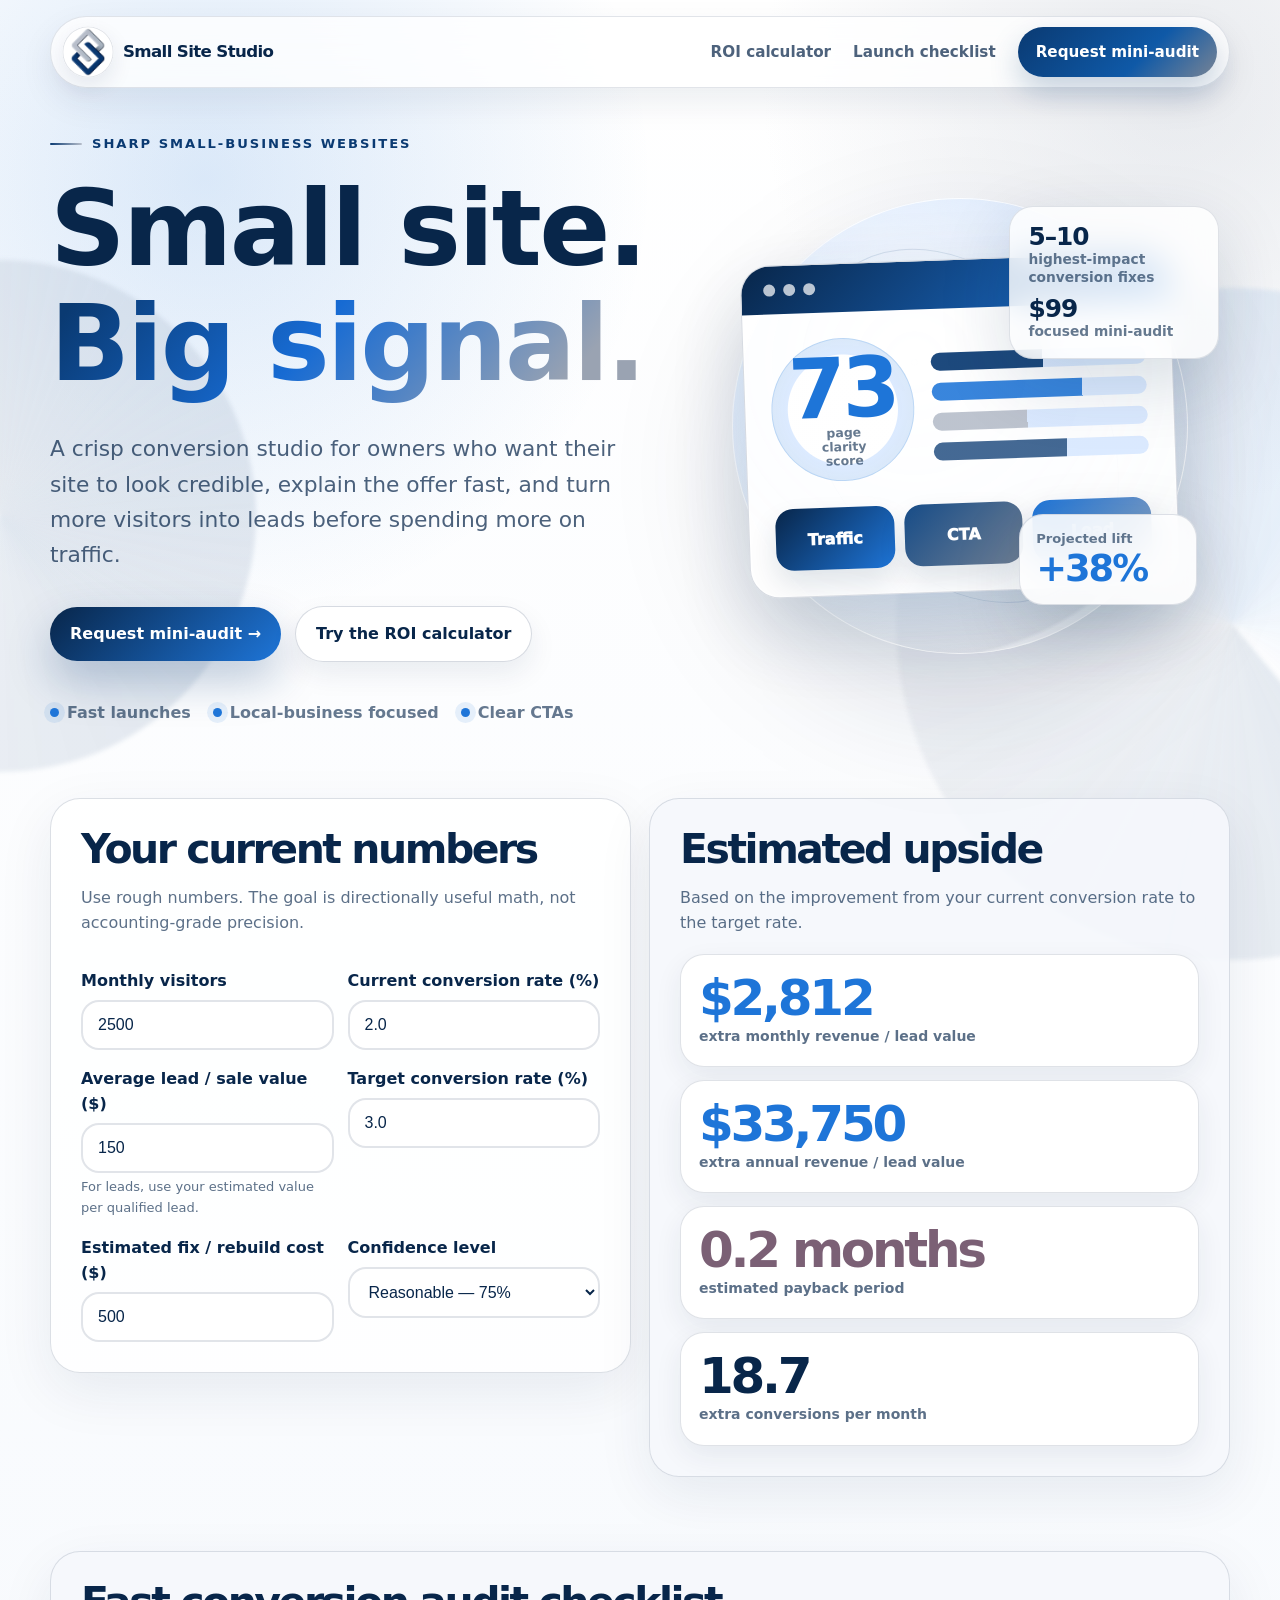
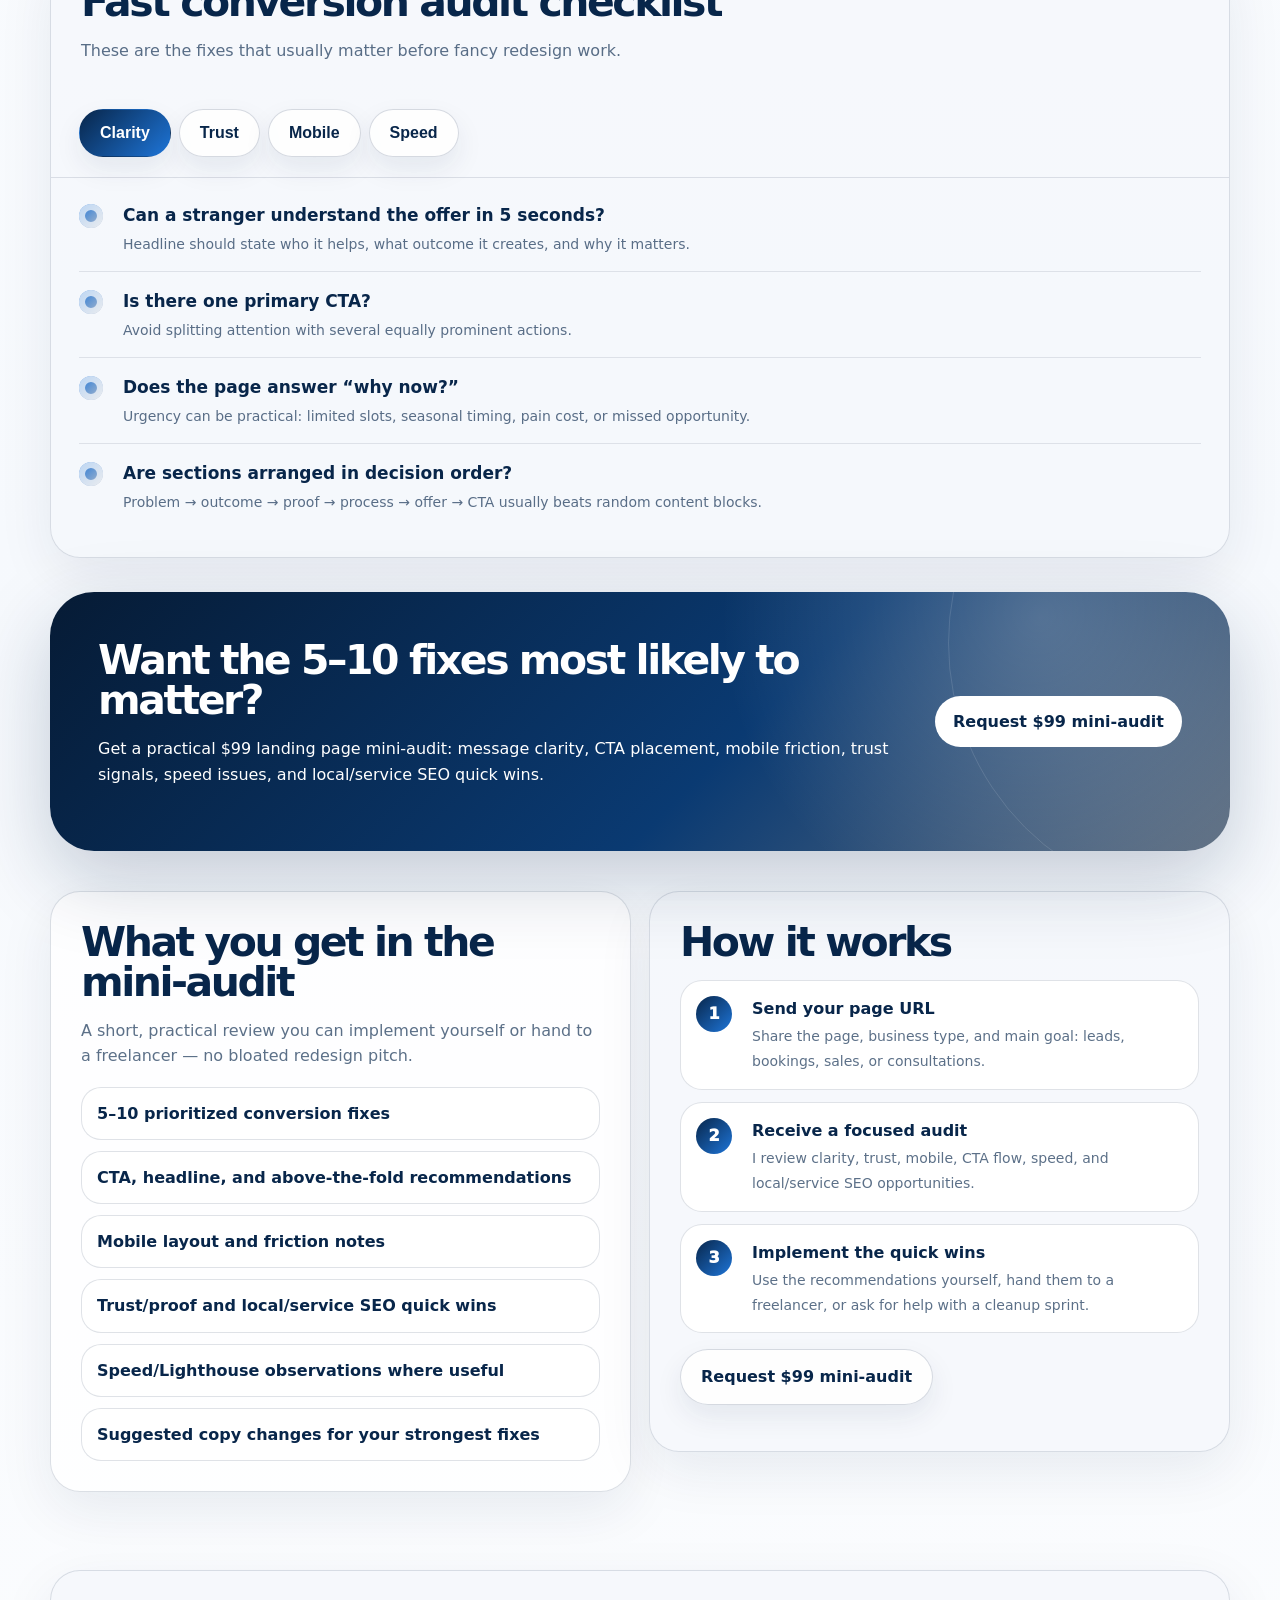
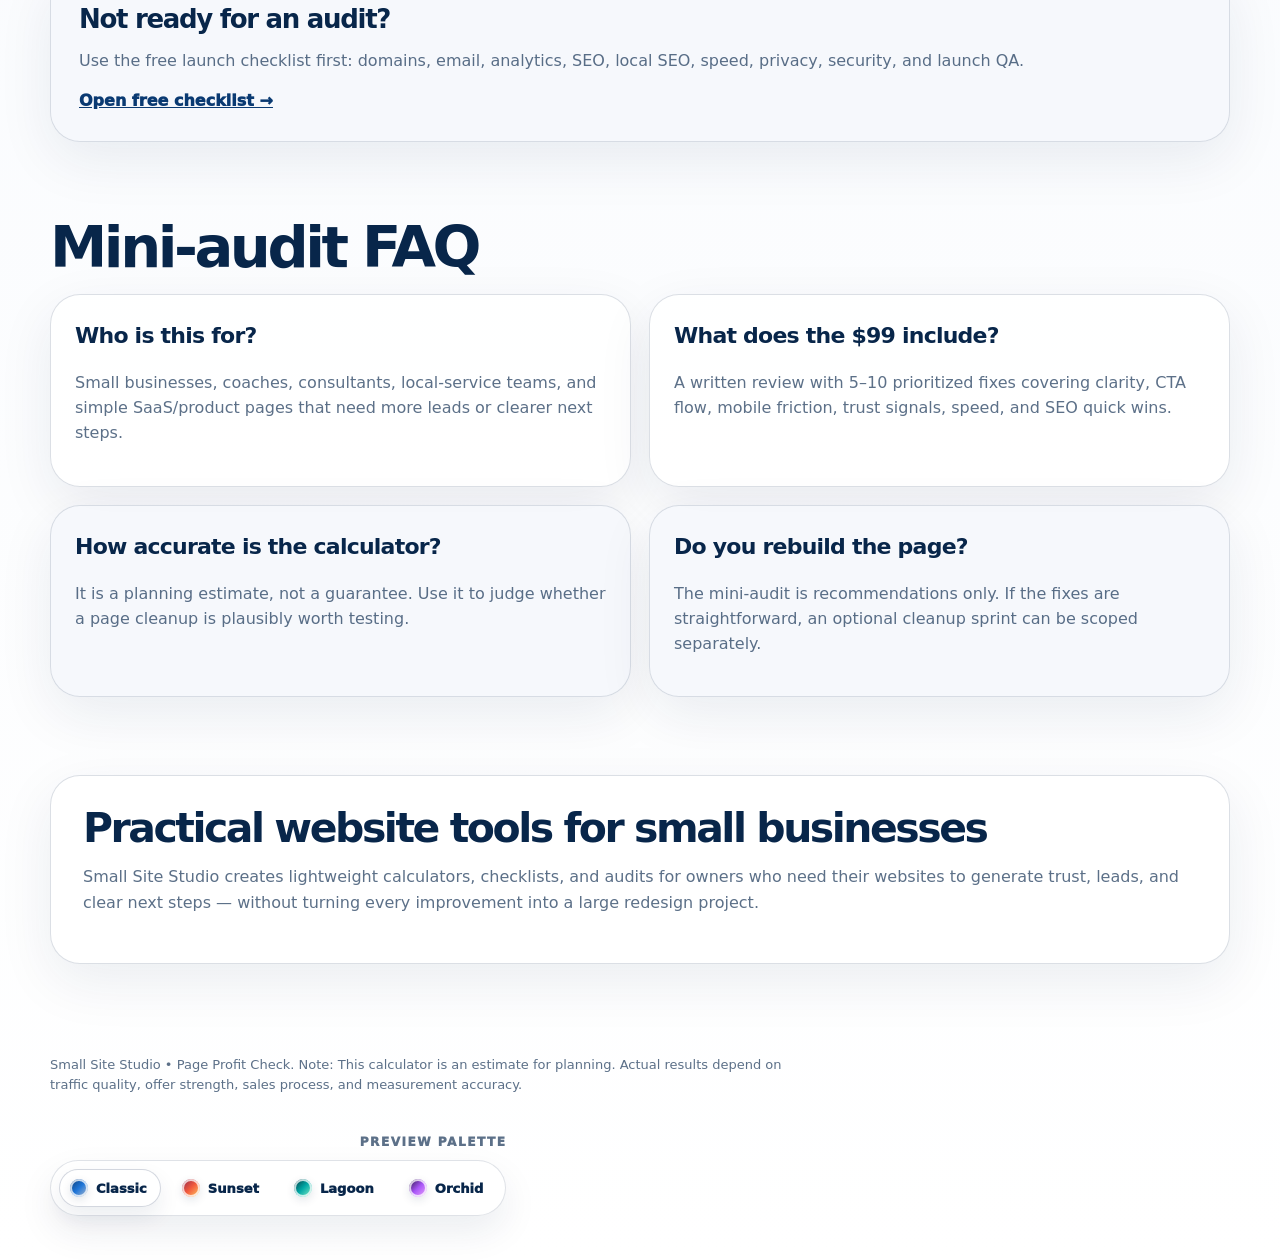
==== commit b9ec5373: "Move theme picker to footer and refresh social preview" ====
--- a/index.html
+++ b/index.html
@@ -10,8 +10,8 @@
   <meta property="og:title" content="Page Profit Check | Landing Page ROI Calculator" />
   <meta property="og:description" content="Estimate how much revenue a better landing page could unlock before you spend more on traffic." />
   <meta property="og:url" content="https://smallsitestudio.com/" />
-  <meta property="og:image" content="https://smallsitestudio.com/assets/social-preview.png" />
-  <meta property="og:image:secure_url" content="https://smallsitestudio.com/assets/social-preview.png" />
+  <meta property="og:image" content="https://smallsitestudio.com/assets/social-preview.png?v=20260501-footer-themes" />
+  <meta property="og:image:secure_url" content="https://smallsitestudio.com/assets/social-preview.png?v=20260501-footer-themes" />
   <meta property="og:image:type" content="image/png" />
   <meta property="og:image:width" content="1200" />
   <meta property="og:image:height" content="630" />
@@ -19,14 +19,14 @@
   <meta name="twitter:card" content="summary_large_image" />
   <meta name="twitter:title" content="Page Profit Check | Landing Page ROI Calculator" />
   <meta name="twitter:description" content="Estimate how much revenue a better landing page could unlock before you spend more on traffic." />
-  <meta name="twitter:image" content="https://smallsitestudio.com/assets/social-preview.png" />
+  <meta name="twitter:image" content="https://smallsitestudio.com/assets/social-preview.png?v=20260501-footer-themes" />
   <link rel="icon" href="favicon.ico?v=20260501-transparent" sizes="any" />
   <link rel="icon" type="image/png" href="assets/favicon.png?v=20260501-transparent" />
   <link rel="apple-touch-icon" href="assets/favicon.png?v=20260501-transparent" />
   <link rel="canonical" href="https://smallsitestudio.com/" />
 
 
-  <link rel="stylesheet" href="styles.css?v=20260501-color-themes" />
+  <link rel="stylesheet" href="styles.css?v=20260501-footer-themes" />
 
 
 
@@ -79,16 +79,6 @@
           <span>Local-business focused</span>
           <span>Clear CTAs</span>
         </div>
-        <fieldset class="theme-picker" aria-label="Preview color theme">
-          <input type="radio" name="theme" id="theme-classic" value="classic" checked>
-          <label for="theme-classic">Classic</label>
-          <input type="radio" name="theme" id="theme-sunset" value="sunset">
-          <label for="theme-sunset">Sunset</label>
-          <input type="radio" name="theme" id="theme-lagoon" value="lagoon">
-          <label for="theme-lagoon">Lagoon</label>
-          <input type="radio" name="theme" id="theme-orchid" value="orchid">
-          <label for="theme-orchid">Orchid</label>
-        </fieldset>
       </div>
       <aside class="hero-card" aria-label="Landing page audit preview">
         <div class="audit-visual" aria-hidden="true">
@@ -255,7 +245,22 @@
   </main>
 
   <footer class="wrap">
-    <p>Small Site Studio • Page Profit Check. Note: This calculator is an estimate for planning. Actual results depend on traffic quality, offer strength, sales process, and measurement accuracy.</p>
+    <div class="footer-topline">
+      <p>Small Site Studio • Page Profit Check. Note: This calculator is an estimate for planning. Actual results depend on traffic quality, offer strength, sales process, and measurement accuracy.</p>
+      <div class="footer-theme">
+        <span class="theme-label">Preview palette</span>
+        <fieldset class="theme-picker" aria-label="Preview color theme">
+          <input type="radio" name="theme" id="theme-classic" value="classic" checked>
+          <label for="theme-classic">Classic</label>
+          <input type="radio" name="theme" id="theme-sunset" value="sunset">
+          <label for="theme-sunset">Sunset</label>
+          <input type="radio" name="theme" id="theme-lagoon" value="lagoon">
+          <label for="theme-lagoon">Lagoon</label>
+          <input type="radio" name="theme" id="theme-orchid" value="orchid">
+          <label for="theme-orchid">Orchid</label>
+        </fieldset>
+      </div>
+    </div>
   </footer>
 
   <script>
--- a/styles.css
+++ b/styles.css
@@ -204,7 +204,7 @@
       display:flex;
       flex-wrap:wrap;
       gap:10px;
-      margin:22px 0 0;
+      margin:0;
       padding:8px;
       width:max-content;
       max-width:100%;
@@ -257,6 +257,26 @@
     .theme-picker label[for="theme-sunset"] { --swatch:linear-gradient(135deg,#8a2452,#f25a3c,#ffd166); }
     .theme-picker label[for="theme-lagoon"] { --swatch:linear-gradient(135deg,#07343d,#00a7a5,#8ff3c9); }
     .theme-picker label[for="theme-orchid"] { --swatch:linear-gradient(135deg,#24133f,#a855f7,#f0abfc); }
+    .footer-topline {
+      display:flex;
+      align-items:flex-start;
+      justify-content:space-between;
+      gap:24px;
+      flex-wrap:wrap;
+    }
+    .footer-topline p { max-width:760px; }
+    .footer-theme {
+      display:grid;
+      gap:8px;
+      justify-items:end;
+    }
+    .theme-label {
+      color:var(--muted);
+      font-size:.76rem;
+      font-weight:950;
+      letter-spacing:.12em;
+      text-transform:uppercase;
+    }
     header.wrap { position:relative; padding:0 0 62px; min-height:auto; overflow:visible; }
     header.wrap::before, header.wrap::after { content:none; }
     .hero-grid { display:grid; grid-template-columns:1.02fr .98fr; gap:56px; align-items:center; width:100%; padding-top:28px; }
@@ -543,6 +563,7 @@
     }
     @media (max-width:760px) {
       .wrap { width:min(100% - 28px,1180px); }
+      .footer-topline, .footer-theme { display:grid; justify-items:start; }
       .theme-picker { width:100%; border-radius:26px; }
       .theme-picker label { flex:1 1 calc(50% - 8px); justify-content:center; }
       .navlinks a, .nav-links a, .button { width:100%; }
